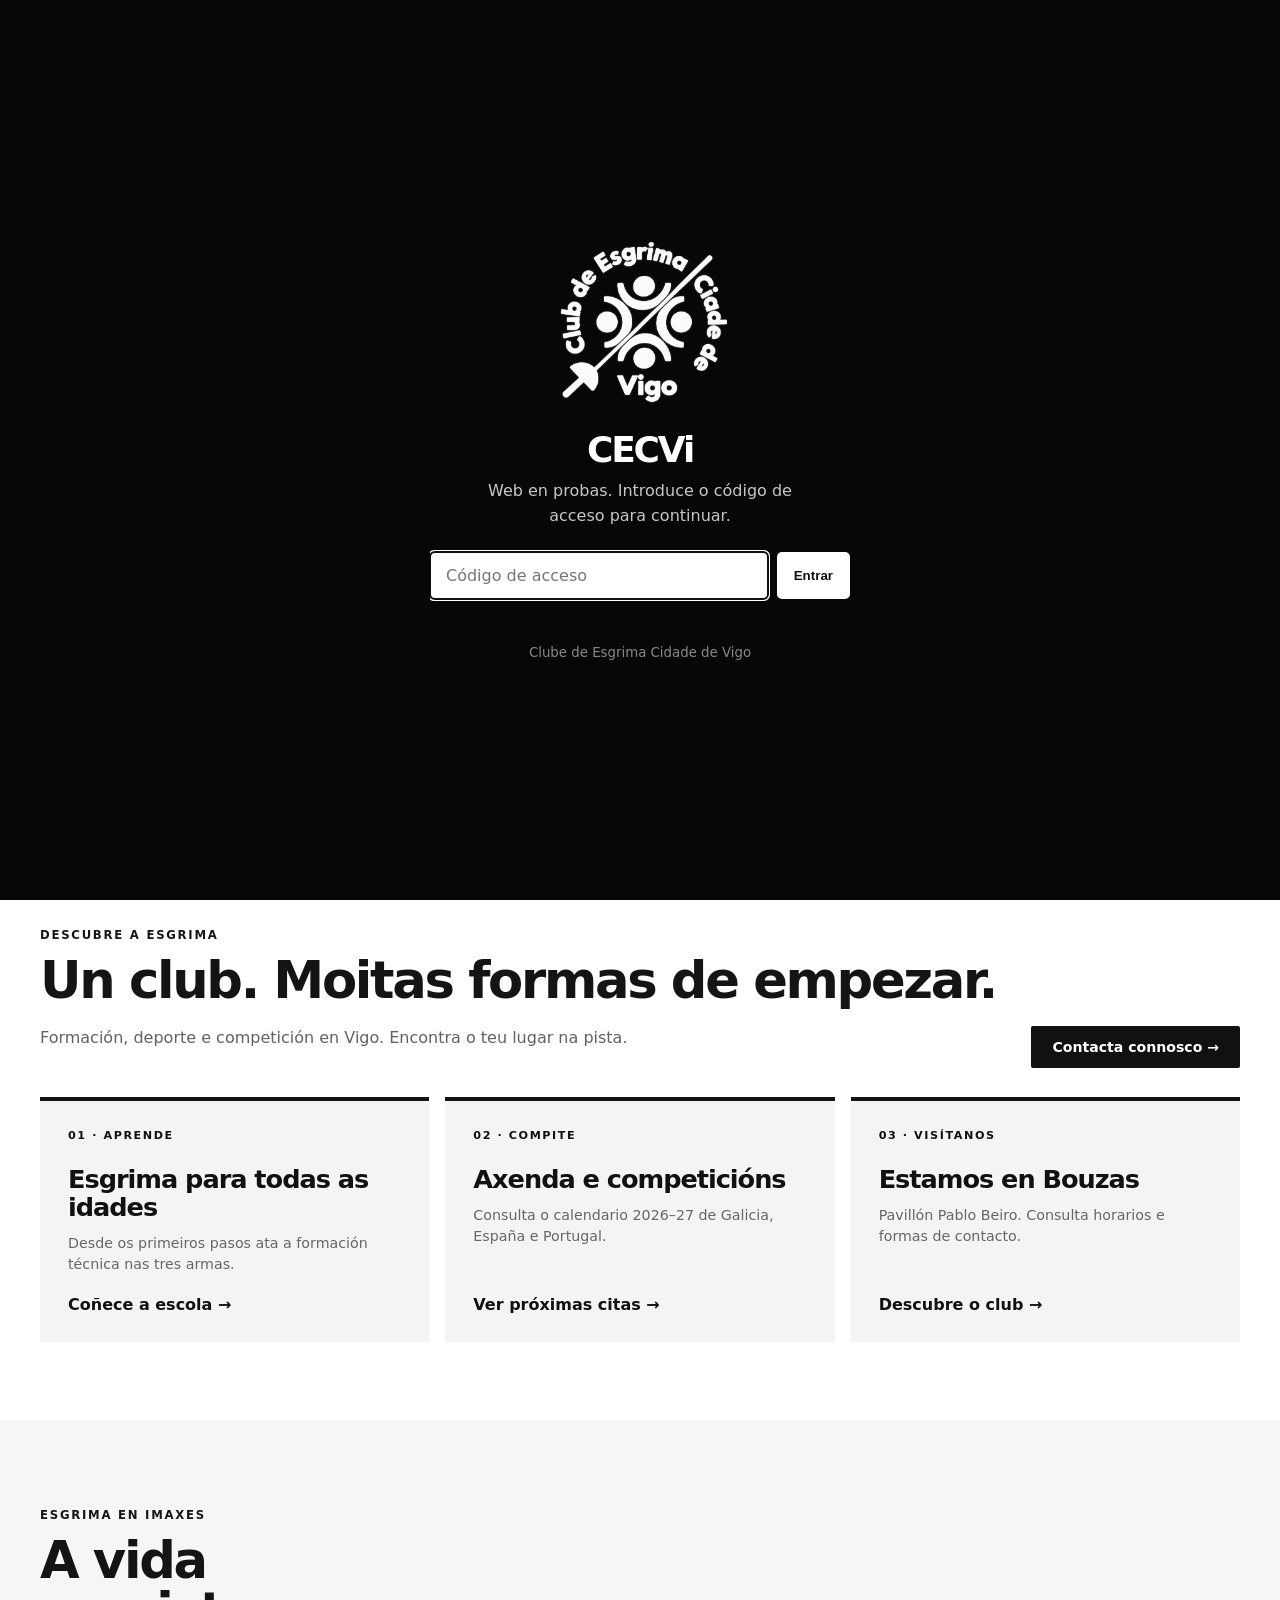
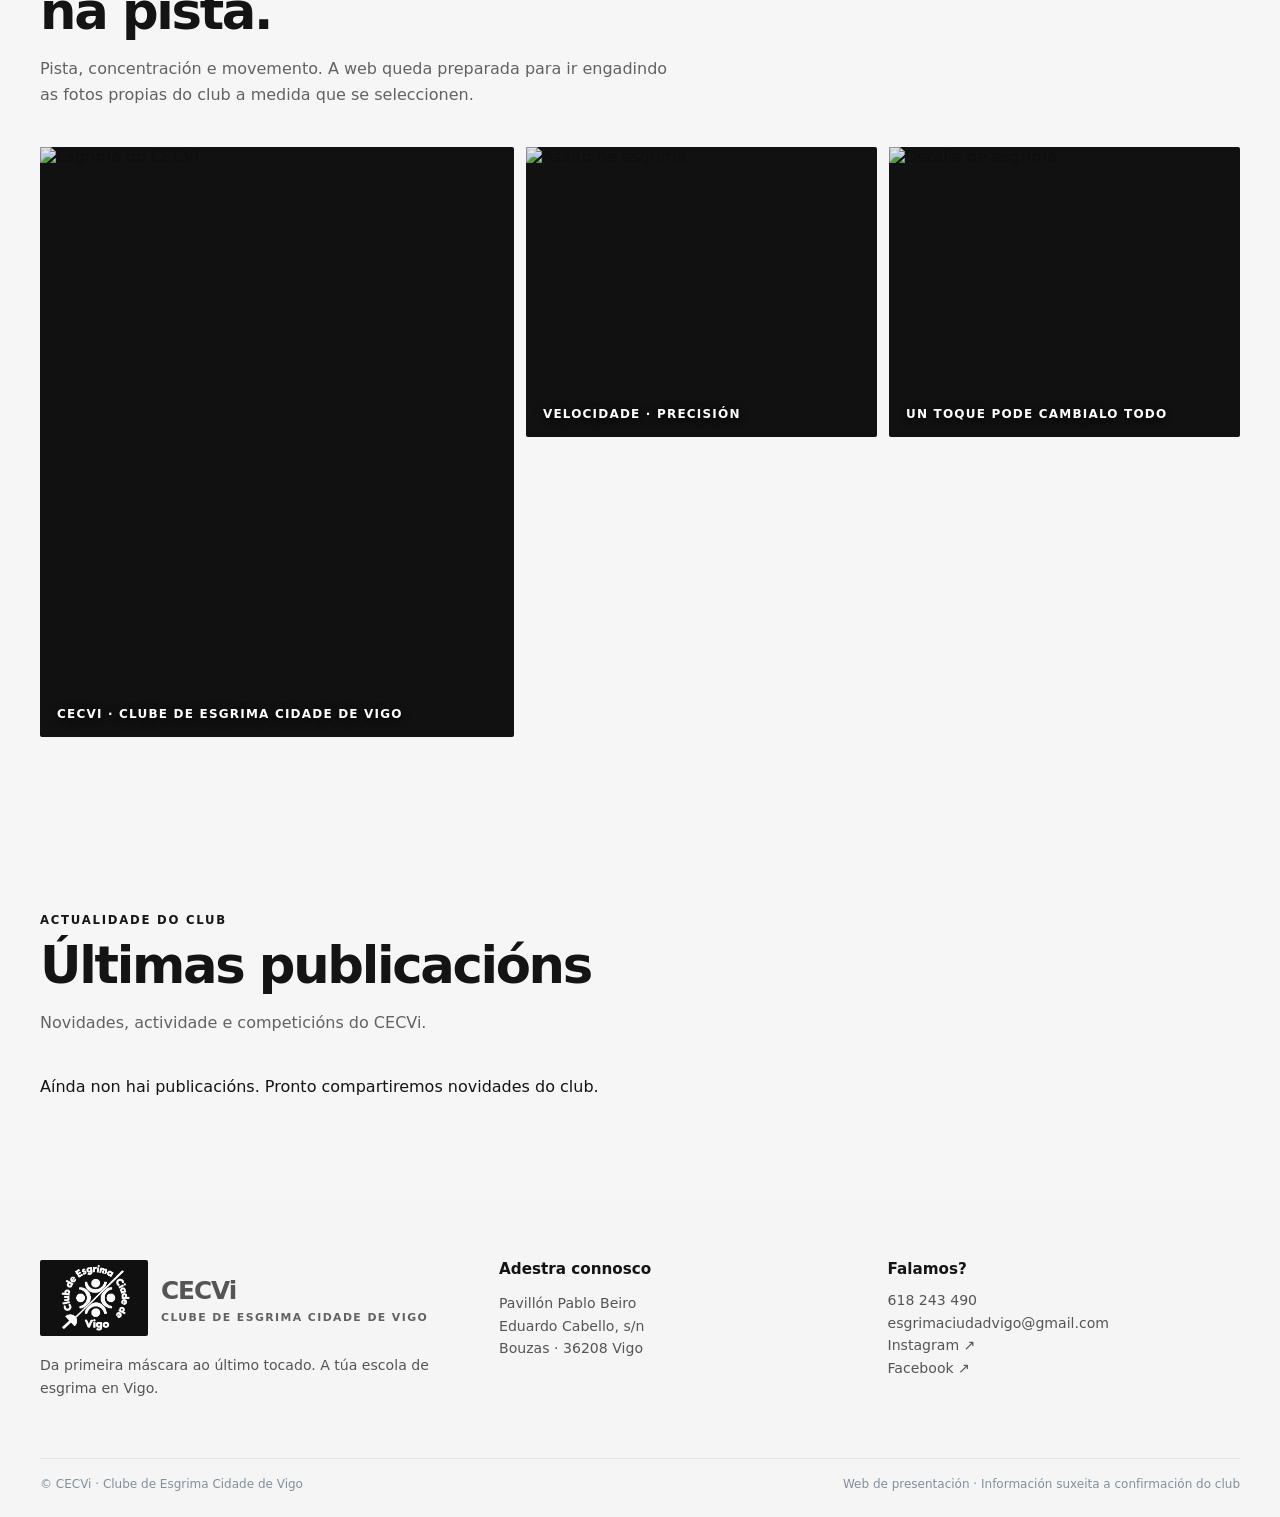
==== index.html @ 9a7a0eb0 "Add Admin button to homepage navigation" ====
<!doctype html>
<html lang="gl">
<head>
  <meta charset="utf-8">
  <meta name="viewport" content="width=device-width, initial-scale=1">
  <meta name="description" content="CECVi — Clube de Esgrima Cidade de Vigo. Esgrima para todas as idades en Bouzas.">
  <title>CECVi · Clube de Esgrima Cidade de Vigo</title>
  <link rel="preconnect" href="https://images.unsplash.com">
  <style>
    :root{--ink:#080808;--paper:#f5f5f3;--red:#111;--warm:#fff;--slate:#626262;--line:#d7d7d3;--white:#fff}
    *{box-sizing:border-box}.access{position:fixed;z-index:50;inset:0;background:#070707;color:#fff;display:grid;place-items:center;padding:22px}.access[hidden]{display:none}.access-box{width:min(420px,100%);text-align:center}.access .mark{margin:0 auto 25px;width:64px;height:64px;font-size:1.55rem;box-shadow:7px 7px 0 #aaa}.access h1{font-size:2.25rem;letter-spacing:-.06em;margin:0 0 9px}.access p{line-height:1.55;color:#c7c7c7;margin:0 auto 24px;max-width:340px}.access form{display:flex;gap:9px}.access input{min-width:0;flex:1;padding:14px 16px;background:#fff;border:0;border-radius:5px;font:inherit;color:#111}.access button{border:0;border-radius:5px;background:#fff;color:#111;padding:0 17px;font-weight:900;cursor:pointer}.access small{display:block;margin-top:17px;color:#888}.access-error{height:19px;margin:10px 0 0;color:#fff;font-size:.85rem;font-weight:700}html{scroll-behavior:smooth}body{margin:0;background:var(--paper);color:var(--ink);font-family:Inter,ui-sans-serif,system-ui,-apple-system,BlinkMacSystemFont,"Segoe UI",sans-serif}.wrap{width:min(1160px,calc(100% - 40px));margin:auto}
    .top{background:var(--ink);color:white;font-size:.78rem;letter-spacing:.07em}.top .wrap{display:flex;justify-content:space-between;padding:10px 0}.top a{color:white;text-decoration:none}
    nav{height:82px;display:flex;align-items:center;justify-content:space-between}.brand{display:flex;align-items:center;gap:13px;text-decoration:none;color:var(--ink)}.mark{width:43px;height:43px;border-radius:50%;background:var(--red);color:#fff;display:grid;place-items:center;font-weight:900;letter-spacing:-.08em;box-shadow:5px 5px 0 #a9a9a5}.brand b{font-size:1.18rem}.brand small{display:block;font-size:.66rem;font-weight:750;letter-spacing:.13em;text-transform:uppercase;color:var(--slate)}.links{display:flex;align-items:center;gap:26px}.links a{font-size:.88rem;font-weight:700;color:var(--ink);text-decoration:none}.button{display:inline-flex;align-items:center;justify-content:center;border:0;border-radius:999px;background:var(--red);color:#fff;padding:13px 21px;text-decoration:none;font-weight:800;font-size:.88rem;cursor:pointer}.links a.button{color:#fff}.links a.button.ghost{background:transparent;color:var(--ink);border:1.5px solid var(--ink)}
    .hero{background:var(--ink);color:#fff;min-height:600px;position:relative;overflow:hidden}.hero:after{content:"";position:absolute;inset:0;background:linear-gradient(90deg,#08111f 10%,rgba(8,17,31,.76) 47%,rgba(8,17,31,.1)),linear-gradient(0deg,rgba(8,17,31,.9),transparent 45%);z-index:0}.hero img{position:absolute;inset:0;width:100%;height:100%;object-fit:cover;object-position:center;opacity:.8;filter:contrast(1.05)}.hero .wrap{height:600px;display:flex;align-items:end;position:relative;z-index:1;padding-bottom:73px}.hero-text{max-width:670px}.eyebrow{font-size:.75rem;letter-spacing:.18em;text-transform:uppercase;font-weight:900;color:var(--warm);margin-bottom:15px}.hero h1{font-size:clamp(3.1rem,8vw,6.35rem);line-height:.89;letter-spacing:-.075em;margin:0}.hero p{max-width:490px;font-size:1.08rem;line-height:1.55;margin:25px 0 29px;color:#edf2f6}.actions{display:flex;gap:12px;flex-wrap:wrap}
    .strip{background:#111;color:#fff}.strip .wrap{display:flex;justify-content:space-between;gap:30px;padding:20px 0;font-weight:800}.strip span{font-size:.88rem}.strip b{color:#fff}
    section{padding:94px 0}.kicker{font-size:.73rem;font-weight:900;letter-spacing:.18em;color:var(--red);text-transform:uppercase}.title{font-size:clamp(2.15rem,4vw,3.65rem);line-height:1;letter-spacing:-.06em;margin:13px 0 19px}.lead{color:#526171;max-width:640px;line-height:1.65}.cards{display:grid;grid-template-columns:repeat(3,1fr);gap:16px;margin-top:42px}.card{background:#fff;border:1px solid #e7eaed;padding:27px;min-height:225px;border-radius:7px;transition:.2s}.card:hover{transform:translateY(-4px);box-shadow:0 17px 30px #0b17251b}.num{font-size:.75rem;color:var(--red);font-weight:900;letter-spacing:.1em}.card h3{font-size:1.38rem;letter-spacing:-.04em;margin:24px 0 11px}.card p{font-size:.93rem;line-height:1.55;color:#5e6b79}.card a{font-size:.85rem;font-weight:850;color:var(--ink);text-decoration:none}.info{background:#e9edf0}.info-grid{display:grid;grid-template-columns:1.12fr .88fr;gap:65px;align-items:center}.detail{display:grid;grid-template-columns:120px 1fr;border-top:1px solid #c9d1d8;padding:20px 0}.detail b{font-size:.77rem;color:var(--red);letter-spacing:.12em;text-transform:uppercase}.detail span{line-height:1.55;font-weight:600}.quote{background:var(--ink);color:#fff;padding:40px;border-radius:8px;position:relative}.quote:before{content:"⌁";position:absolute;right:28px;top:5px;font-size:5rem;color:var(--red);font-family:Georgia}.quote p{font-size:1.55rem;line-height:1.23;letter-spacing:-.045em;margin:0 0 25px}.quote small{font-weight:750;letter-spacing:.08em;color:var(--warm);text-transform:uppercase}.season{padding:0;background:#fff}.season-card{margin:-1px auto 0;display:grid;grid-template-columns:1.05fr .95fr;min-height:440px;overflow:hidden;background:#111;color:#fff}.season-card img{width:100%;height:100%;object-fit:cover;min-height:340px}.season-copy{padding:58px;display:flex;flex-direction:column;justify-content:center}.season-copy .kicker{color:#fff}.season-copy h2{font-size:clamp(2rem,4vw,3.5rem);line-height:.98;letter-spacing:-.06em;margin:13px 0}.season-copy p{color:#c9c9c9;line-height:1.55;max-width:430px}.season-dates{display:flex;gap:25px;margin-top:20px;flex-wrap:wrap}.season-dates b{font-size:1.5rem;letter-spacing:-.05em;display:block}.season-dates span{font-size:.74rem;letter-spacing:.1em;text-transform:uppercase;color:#aaa;font-weight:800}.agenda{background:var(--ink);color:#fff}.agenda .kicker{color:var(--warm)}.agenda .lead{color:#bac4cc}.event-list{margin-top:38px;border-top:1px solid #3a4652}.event{display:grid;grid-template-columns:120px 1fr auto;align-items:center;gap:26px;border-bottom:1px solid #3a4652;padding:26px 0}.date{font-weight:900;color:var(--warm);font-size:.9rem}.event h3{margin:0 0 6px;font-size:1.28rem}.event p{margin:0;color:#b6c0c8;font-size:.9rem}.event a{color:#fff;text-decoration:none;font-weight:800;font-size:.84rem;border-bottom:2px solid var(--red);padding-bottom:4px}
    .gallery{display:grid;grid-template-columns:1.35fr 1fr 1fr;gap:14px;margin-top:38px}.gallery figure{margin:0;position:relative;overflow:hidden;background:#111;min-height:290px;border-radius:7px}.gallery figure:first-child{grid-row:span 2;min-height:590px}.gallery img{width:100%;height:100%;object-fit:cover;position:absolute;inset:0;filter:contrast(1.05);opacity:.9;transition:.35s}.gallery figure:hover img{transform:scale(1.04);opacity:1}.gallery figcaption{position:absolute;left:17px;bottom:16px;right:17px;color:#fff;font-size:.75rem;letter-spacing:.1em;text-transform:uppercase;font-weight:900;text-shadow:0 2px 8px #000}.policies{display:grid;grid-template-columns:1fr 1fr;gap:15px;margin-top:36px}.policy{background:#fff;border:1px solid var(--line);padding:22px;display:flex;justify-content:space-between;align-items:center;gap:12px}.policy h3{font-size:1.08rem;margin:0 0 5px}.policy p{font-size:.84rem;margin:0;color:#687586}.policy button{border:0;background:transparent;font-weight:900;color:var(--red);cursor:pointer;font-size:1.25rem}
    footer{background:#fff;padding:60px 0 26px}.foot{display:grid;grid-template-columns:1.2fr 1fr 1fr;gap:36px}.foot h3{margin:0 0 11px;font-size:.95rem}.foot p,.foot a{font-size:.88rem;color:#5e6b79;line-height:1.6;text-decoration:none;display:block}.legal{border-top:1px solid var(--line);margin-top:45px;padding-top:18px;font-size:.75rem;color:#82909b;display:flex;justify-content:space-between}
    dialog{border:0;border-radius:12px;padding:0;box-shadow:0 25px 70px #0008;width:min(650px,calc(100% - 32px));max-height:80vh}dialog::backdrop{background:#06111abf}.modal{padding:30px}.modal header{display:flex;justify-content:space-between;gap:20px;border-bottom:1px solid var(--line);padding-bottom:15px}.modal h2{font-size:1.6rem;letter-spacing:-.05em;margin:0}.close{border:0;background:#edf0f2;width:32px;height:32px;border-radius:50%;cursor:pointer;font-size:1.1rem}.modal .content{padding-top:16px;color:#465463;line-height:1.55}.modal .content h3{color:var(--ink);font-size:1rem;margin:18px 0 6px}.modal .content ul{padding-left:20px}
    @media(max-width:720px){.gallery{grid-template-columns:1fr}.gallery figure,.gallery figure:first-child{min-height:285px}.season-card{grid-template-columns:1fr}.season-copy{padding:40px}.top .wrap{justify-content:center}.top span:last-child{display:none}.links{display:none}nav{height:68px}.hero,.hero .wrap{min-height:530px;height:530px}.hero .wrap{padding-bottom:45px}.strip .wrap{display:block}.strip span{display:block;margin:4px 0}.cards,.policies,.foot,.info-grid{grid-template-columns:1fr}.event{grid-template-columns:80px 1fr}.event a{grid-column:2}.detail{grid-template-columns:94px 1fr}.quote{margin-top:-30px}.legal{display:block}.legal span{display:block;margin:6px 0}section{padding:65px 0}}
  .club-logo{display:block;width:100%;height:100%;object-fit:contain}.logo-badge{display:flex;align-items:center;justify-content:center;flex:none;width:88px;height:65px;padding:5px;background:#080808;border-radius:6px}.access .login-logo{width:240px;height:165px;max-width:80vw;margin:0 auto 24px;object-fit:contain}.foot a.brand{display:flex;align-items:center;gap:13px}.access-box{max-height:100dvh;overflow:auto;padding:18px 0}@media(max-width:720px){.logo-badge{width:68px;height:50px}.brand small{font-size:.58rem;letter-spacing:.07em}.access .login-logo{width:210px;height:145px}}
    /* Portada adaptable: evita que los CTA queden ocultos en teléfonos. */
    @media (max-width:720px){
      .hero{height:auto;min-height:0;padding:0;overflow:hidden}
      .hero .wrap{height:auto;min-height:0;align-items:flex-end;padding-top:90px;padding-bottom:42px}
      .hero-text{width:100%;min-width:0}
      .hero h1{font-size:clamp(2.6rem,10vw,4.3rem);line-height:1.02;letter-spacing:-.055em}
      .hero p{font-size:1rem;line-height:1.5;margin:22px 0 26px}
      .hero .actions{display:grid;grid-template-columns:1fr 1fr;gap:10px}
      .hero .actions .button{min-width:0;min-height:48px;padding:12px 10px;text-align:center;font-size:.82rem;line-height:1.25}
      .strip .wrap{padding:22px 0}
    }
    @media (max-width:390px){
      .hero .actions{grid-template-columns:1fr}
      .hero .wrap{padding-top:75px;padding-bottom:34px}
    }
 
    /* Redeseño editorial inspirado na estrutura visual de clubs de esgrima. */
    :root{--paper:#fff;--ink:#141414;--red:#161616;--slate:#626262;--line:#e4e4e4}
    body{background:#fff} .wrap{width:min(1200px,calc(100% - 48px))}
    .top{background:#111;letter-spacing:.04em}.top .wrap{padding:9px 0}
    header.wrap{position:relative;z-index:10}nav{height:104px}
    .brand{gap:15px}.logo-badge{width:108px;height:76px;background:#101010;border-radius:2px;padding:5px}
    .brand b{font-size:1.55rem;letter-spacing:-.045em}.brand small{font-size:.68rem;line-height:1.45}
    .links{gap:30px}.links a:not(.button){position:relative}.links a:not(.button):hover:after{content:"";height:2px;position:absolute;bottom:-9px;left:0;right:0;background:#111}
    .links .button{border-radius:3px;padding:13px 18px;text-transform:uppercase;letter-spacing:.05em;font-size:.76rem}
    .hero{min-height:650px;padding:0}.hero .wrap{height:650px;align-items:center;padding-bottom:0}
    .hero img{opacity:1;object-position:center 35%}.hero:after{background:linear-gradient(90deg,rgba(0,0,0,.82),rgba(0,0,0,.34) 58%,rgba(0,0,0,.10)),linear-gradient(0deg,rgba(0,0,0,.35),transparent 70%)}
    .hero-text{max-width:780px}.hero h1{font-size:clamp(3.45rem,7vw,6.5rem);line-height:.99;letter-spacing:-.065em}.hero p{color:#fff;font-size:1.16rem}
    .eyebrow{color:#fff}.hero .button{border-radius:3px;background:#fff;color:#111}.hero .button.ghost{background:rgba(0,0,0,.15);color:#fff;border:1px solid #fff}
    .strip{background:#f2f2f2;color:#151515;border-bottom:1px solid #e6e6e6}.strip b{color:#111}.strip .wrap{padding:23px 0}
    section{padding:88px 0}.title{letter-spacing:-.045em}.kicker{letter-spacing:.15em}.lead{color:#626262}
    .cards{gap:23px}.card{border:1px solid #e4e4e4;border-radius:2px;padding:34px;box-shadow:0 3px 22px #00000008}.card:hover{box-shadow:0 12px 35px #00000013}
    .card .num{font-size:.73rem}.card h3{font-size:1.55rem}.card p{color:#636363}
    .visuals{background:#f6f6f6}.gallery{gap:12px}.gallery figure{border-radius:2px}
    .info{background:#f7f7f7}.detail{border-color:#ddd}.quote{border-radius:2px}
    .agenda{background:#181818}.agenda .lead{color:#ccc}
    footer{background:#f5f5f5}.foot p,.foot a{color:#555}
    .section-head{display:flex;justify-content:space-between;align-items:end;gap:25px}.section-head .button{flex:none;background:#111;border-radius:2px}
    .spotlight{padding:78px 0;background:#fff}.spotlight-grid{display:grid;grid-template-columns:repeat(3,minmax(0,1fr));gap:16px;margin-top:29px}
    .spotlight-card{display:flex;flex-direction:column;min-height:220px;padding:28px;background:#f4f4f4;border-top:4px solid #141414;color:#111;text-decoration:none;transition:transform .2s,background .2s}
    .spotlight-card:hover{transform:translateY(-4px);background:#ececec}.spotlight-card small{letter-spacing:.14em;text-transform:uppercase;font-size:.7rem;font-weight:800}
    .spotlight-card strong{font-size:1.6rem;line-height:1.1;letter-spacing:-.04em;margin:23px 0 12px}.spotlight-card span{line-height:1.5;color:#666;font-size:.89rem}.spotlight-card em{margin-top:auto;padding-top:19px;font-style:normal;font-weight:800}
    .menu-toggle{display:none;background:#111;color:#fff;border:0;padding:11px 15px;border-radius:3px;font-weight:800;cursor:pointer}
    @media(max-width:850px){nav{height:83px}.menu-toggle{display:block}.links{display:none;position:absolute;top:83px;left:0;right:0;z-index:30;background:#fff;padding:18px 22px;box-shadow:0 14px 24px #0002;flex-direction:column;align-items:stretch;gap:0}.links.is-open{display:flex}.links a{padding:13px 0}.links a.button{margin-top:10px;text-align:center}.spotlight-grid{grid-template-columns:1fr}.spotlight-card{min-height:170px}.spotlight-card strong{margin:14px 0 7px}.section-head{align-items:start;flex-direction:column}}
    @media(max-width:720px){.wrap{width:min(100% - 30px,1200px)}.logo-badge{width:70px;height:52px}.brand b{font-size:1.25rem}.brand small{max-width:170px}.hero .wrap{min-height:590px;height:auto;align-items:end;padding-top:125px;padding-bottom:55px}.hero{min-height:590px}.hero h1{font-size:clamp(2.85rem,10vw,4.2rem)}.hero p{font-size:1rem}.hero:after{background:linear-gradient(0deg,rgba(0,0,0,.91),rgba(0,0,0,.35) 82%)}.spotlight{padding:60px 0}.strip .wrap{padding:18px 0}.info-grid{gap:35px}.quote{margin:0}.gallery figure:first-child{min-height:340px}}
    @media(prefers-reduced-motion:reduce){*,*:before,*:after{scroll-behavior:auto!important;transition:none!important}}

 
.hero .hero-slide{opacity:0;transition:opacity .85s ease;filter:contrast(1.05);pointer-events:none}.hero .hero-slide.active{opacity:1}.hero-controls{position:absolute;z-index:5;right:max(24px,calc((100% - 1200px)/2));bottom:32px;display:flex;align-items:center;gap:16px}.hero-controls>button{border:1px solid #fff9;background:#0006;color:#fff;width:40px;height:40px;cursor:pointer;border-radius:50%;font-size:1.7rem;line-height:1}.hero-dots{display:flex;gap:9px}.hero-dots button{width:10px;height:10px;padding:0;border:1px solid #fff;background:transparent;border-radius:50%;cursor:pointer}.hero-dots button.active{background:#fff}.hero-controls button:focus-visible{outline:3px solid #fff;outline-offset:3px}@media(max-width:720px){.hero-controls{bottom:12px;right:16px}.hero-controls>button{height:36px;width:36px}.hero .wrap{padding-bottom:78px}}@media(prefers-reduced-motion:reduce){.hero .hero-slide{transition:none}}
 .news-section{background:#f6f6f6}.news-grid{display:grid;grid-template-columns:repeat(auto-fit,minmax(240px,1fr));gap:20px;margin-top:25px}.news-card{background:#fff;border:1px solid #ddd;overflow:hidden}.news-card img{width:100%;height:220px;object-fit:cover;display:block}.news-card .copy{padding:24px}.news-card time{font-size:.8rem;color:#666}.news-card h3{font-size:1.4rem;margin:10px 0}.news-card p{line-height:1.55;white-space:pre-line;color:#555}.links .admin-link{border:1px solid #888;border-radius:3px;padding:10px 13px;font-size:.8rem;color:#444}.links .admin-link:hover{background:#111;color:#fff}@media(max-width:850px){.links .admin-link{display:block;text-align:center;margin-top:8px}}.admin-link{border:1px solid #999;border-radius:3px;padding:10px 13px;font-size:.8rem}.links .admin-link{color:#444}@media(max-width:850px){.links .admin-link{text-align:center;margin-top:8px}}</style>
<link rel="stylesheet" href="calendar.css?v=3">
</head>
<body>
  <div class="access" id="access" role="dialog" aria-modal="true" aria-labelledby="access-title">
    <div class="access-box"><img class="club-logo login-logo" src="assets/logo2.png" alt="Club de Esgrima Ciudad de Vigo" width="1536" height="1024"><h1 id="access-title">CECVi</h1><p>Web en probas. Introduce o código de acceso para continuar.</p><form id="access-form"><input id="access-password" type="password" autocomplete="current-password" placeholder="Código de acceso" aria-label="Código de acceso" autofocus><button type="submit">Entrar</button></form><div class="access-error" id="access-error" aria-live="polite"></div><small>Clube de Esgrima Cidade de Vigo</small></div>
  </div>
  <div class="top"><div class="wrap"><span>ESGRIMA · FORMACIÓN · COMPETICIÓN</span><span><a href="mailto:esgrimaciudadvigo@gmail.com">esgrimaciudadvigo@gmail.com</a> · 618 243 490</span></div></div>
  <header class="wrap"><nav><a class="brand" href="#"><span class="logo-badge"><img class="club-logo" src="assets/logo2.png" alt="Logo CECVi" width="1536" height="1024"></span><span><b>CECVi</b><small>Clube de Esgrima Cidade de Vigo</small></span></a><button class="menu-toggle" id="menu-toggle" type="button" aria-expanded="false" aria-controls="nav-links">Menú ☰</button><div class="links" id="nav-links"><a href="index.html">Inicio</a><a href="club.html">O club</a><a href="escola.html">A escola</a><a href="agenda.html">Axenda</a><a href="normativa.html">Normativa</a><a href="contacto.html" class="button">Contacto</a><a href="admin/" class="admin-link" aria-label="Administración">Admin</a></div></nav></header>
  <main>
    <section class="hero" aria-label="Galería principal"><div class="hero-slides" aria-hidden="true"><img class="hero-slide active" src="https://www.paxinasgalegas.es/imagenes/clube-de-esgrima-cidade-de-vigo_img600496t0.jpg" alt="" fetchpriority="high"><img class="hero-slide" src="https://images.unsplash.com/photo-1636812028800-a0bfb6b4f0d9?auto=format&amp;fit=crop&amp;w=1920&amp;q=85" alt="" loading="lazy"><img class="hero-slide" src="assets/pretempada-2026-27.jpeg" alt="" loading="lazy"></div><div class="wrap"><div class="hero-text"><div class="eyebrow">Desde Vigo, cara á pista</div><h1>Fai do teu<br>próximo toque<br>un comezo.</h1><p>Esgrima para medrar, competir e compartir. Florete, espada e sabre no corazón de Bouzas.</p><div class="actions"><a class="button" href="contacto.html">Comezar en CECVi</a><a class="button ghost" href="agenda.html">Ver actividade</a></div></div></div><div class="hero-controls" aria-label="Controis do carrusel"><button type="button" id="hero-prev" aria-label="Foto anterior">‹</button><div class="hero-dots"><button type="button" class="active" aria-label="Ver foto 1" aria-current="true"></button><button type="button" aria-label="Ver foto 2"></button><button type="button" aria-label="Ver foto 3"></button></div><button type="button" id="hero-next" aria-label="Foto seguinte">›</button></div></section>
    <div class="strip"><div class="wrap"><span><b>+25 anos</b> de esgrima en Vigo</span><span>Desde os 6 anos · todas as idades</span><span>Pavillón Pablo Beiro · Bouzas</span></div></div>
<section class="spotlight" aria-label="Descubre o CECVi"><div class="wrap"><div class="section-head"><div><div class="kicker">Descubre a esgrima</div><h2 class="title">Un club. Moitas formas de empezar.</h2><p class="lead">Formación, deporte e competición en Vigo. Encontra o teu lugar na pista.</p></div><a href="contacto.html" class="button">Contacta connosco →</a></div><div class="spotlight-grid"><a class="spotlight-card" href="escola.html"><small>01 · Aprende</small><strong>Esgrima para todas as idades</strong><span>Desde os primeiros pasos ata a formación técnica nas tres armas.</span><em>Coñece a escola →</em></a><a class="spotlight-card" href="agenda.html"><small>02 · Compite</small><strong>Axenda e competicións</strong><span>Consulta o calendario 2026–27 de Galicia, España e Portugal.</span><em>Ver próximas citas →</em></a><a class="spotlight-card" href="club.html"><small>03 · Visítanos</small><strong>Estamos en Bouzas</strong><span>Pavillón Pablo Beiro. Consulta horarios e formas de contacto.</span><em>Descubre o club →</em></a></div></div></section>
    <section class="visuals"><div class="wrap"><div class="kicker">Esgrima en imaxes</div><h2 class="title">A vida<br>na pista.</h2><p class="lead">Pista, concentración e movemento. A web queda preparada para ir engadindo as fotos propias do club a medida que se seleccionen.</p><div class="gallery"><figure><img src="https://www.paxinasgalegas.es/imagenes/clube-de-esgrima-cidade-de-vigo_img600496t0.jpg" alt="Esgrima do CECVi"><figcaption>CECVi · Clube de Esgrima Cidade de Vigo</figcaption></figure><figure><img src="https://images.unsplash.com/photo-1636812028800-a0bfb6b4f0d9?auto=format&fit=crop&fm=jpg&ixlib=rb-4.1.0&q=84&w=1200" alt="Asalto de esgrima"><figcaption>Velocidade · precisión</figcaption></figure><figure><img src="https://images.unsplash.com/photo-1636812028800-a0bfb6b4f0d9?auto=format&fit=crop&fm=jpg&ixlib=rb-4.1.0&q=84&w=1200&crop=entropy" alt="Detalle de esgrima"><figcaption>Un toque pode cambialo todo</figcaption></figure></div></div></section>
    <section id="noticias" class="news-section"><div class="wrap"><div class="kicker">Actualidade do club</div><h2 class="title">Últimas publicacións</h2><p class="lead">Novidades, actividade e competicións do CECVi.</p><div id="news-list" class="news-grid"><p>Cargando publicacións…</p></div></div></section>
  </main>
  <footer id="contacto"><div class="wrap"><div class="foot"><div><a class="brand" href="#"><span class="logo-badge"><img class="club-logo" src="assets/logo2.png" alt="Logo CECVi" width="1536" height="1024"></span><span><b>CECVi</b><small>Clube de Esgrima Cidade de Vigo</small></span></a><p style="margin-top:18px">Da primeira máscara ao último tocado. A túa escola de esgrima en Vigo.</p></div><div><h3>Adestra connosco</h3><p>Pavillón Pablo Beiro<br>Eduardo Cabello, s/n<br>Bouzas · 36208 Vigo</p></div><div><h3>Falamos?</h3><a href="tel:+34618243490">618 243 490</a><a href="mailto:esgrimaciudadvigo@gmail.com">esgrimaciudadvigo@gmail.com</a><a href="https://www.instagram.com/esgrimacidadevigo/" target="_blank" rel="noreferrer">Instagram ↗</a><a href="https://www.facebook.com/clube-de-esgrima-cidade-de-vigo" target="_blank" rel="noreferrer">Facebook ↗</a></div></div><div class="legal"><span>© CECVi · Clube de Esgrima Cidade de Vigo</span><span>Web de presentación · Información suxeita a confirmación do club</span></div></div></footer>
  <dialog id="modal"><div class="modal"><header><h2 id="modal-title">Información</h2><button class="close" aria-label="Pechar">×</button></header><div class="content" id="modal-content"></div></div></dialog>
  <script>
    const access=document.querySelector('#access'), accessForm=document.querySelector('#access-form'), accessPassword=document.querySelector('#access-password'), accessError=document.querySelector('#access-error');
    const unlock=()=>{access.hidden=true;sessionStorage.setItem('cecvi-access','ok')};
    if(sessionStorage.getItem('cecvi-access')==='ok') unlock();
    accessForm.addEventListener('submit',e=>{e.preventDefault();if(accessPassword.value==='pinto'){unlock()}else{accessError.textContent='Código incorrecto';accessPassword.value='';accessPassword.focus()}});
    const menuToggle=document.querySelector('#menu-toggle'),navLinks=document.querySelector('#nav-links');menuToggle.addEventListener('click',()=>{const open=navLinks.classList.toggle('is-open');menuToggle.setAttribute('aria-expanded',String(open));});navLinks.querySelectorAll('a').forEach(a=>a.addEventListener('click',()=>{navLinks.classList.remove('is-open');menuToggle.setAttribute('aria-expanded','false');}));

    (()=>{const slides=[...document.querySelectorAll('.hero-slide')],dots=[...document.querySelectorAll('.hero-dots button')];if(!slides.length)return;let current=0,timer;const show=i=>{current=(i+slides.length)%slides.length;slides.forEach((el,n)=>el.classList.toggle('active',n===current));dots.forEach((el,n)=>{el.classList.toggle('active',n===current);if(n===current)el.setAttribute('aria-current','true');else el.removeAttribute('aria-current')})};const stop=()=>clearInterval(timer);const start=()=>{stop();if(!window.matchMedia('(prefers-reduced-motion: reduce)').matches)timer=setInterval(()=>show(current+1),5500)};document.querySelector('#hero-prev').addEventListener('click',()=>{show(current-1);start()});document.querySelector('#hero-next').addEventListener('click',()=>{show(current+1);start()});dots.forEach((b,n)=>b.addEventListener('click',()=>{show(n);start()}));document.addEventListener('visibilitychange',()=>document.hidden?stop():start());start()})();
    const modal=document.querySelector('#modal'), title=document.querySelector('#modal-title'), content=document.querySelector('#modal-content');
    const details={fees:['Licenzas e mensualidades','<h3>Licenzas</h3><p>A licenza federativa é obrigatoria para adestrar e debe tramitarse antes do inicio dos adestramentos de setembro. A licenza RFEE é necesaria para competir en probas estatais.</p><h3>Mensualidades</h3><ul><li>Mini Sementeira (ata M9): 25 €/mes</li><li>Sementeira I (M11–M15): 30 €/mes</li><li>Sementeira II (M17–M20): 35 €/mes</li><li>A Fraga (absoluta): 40 €/mes · reducida: 30 €/mes</li></ul><p>O pago realízase antes do día 5. Consulta coa escola calquera cambio de modalidade.</p>'],gear:['Material en préstamo','<p>O club facilita o material necesario durante a iniciación. A medida que avanza a traxectoria, cada atleta vai incorporando o seu propio equipo.</p><h3>Resumo por etapas</h3><ul><li><b>Primeiros 6 meses:</b> equipamento do club; recoméndase ir adquirindo arma, fío de corpo e chaqueta eléctrica cando corresponda.</li><li><b>Desde 6 meses:</b> arma, fío e chaqueta eléctrica propios.</li><li><b>2ª tempada:</b> tamén repostos da arma principal e material da secundaria.</li><li><b>3ª–4ª tempada:</b> máscara, fío de máscara, branco e equipamento completo.</li></ul>'],travel:['Competición e desprazamentos','<p>O CECVi prevé acompañamento técnico nas probas oficiais cando se solicita.</p><ul><li><b>Probas galegas fóra de Vigo:</b> os participantes organizan co mestre o desprazamento de mestres e árbitros antes do luns da semana do torneo.</li><li><b>Probas individuais estatais/internacionais:</b> poden requirir cubrir desprazamento, aloxamento, manutención e cota de arbitraxe.</li><li><b>Liga por equipos RFEE:</b> o club asume habitualmente entre o 70 e o 90 % dos gastos conxuntos da delegación.</li></ul>'],fund:['Bolsa de competicións','<p>A bolsa busca facilitar a participación nas probas individuais, especialmente fóra de Galicia. Concédese por criterios de recursos e/ou rendemento, coa decisión final do corpo técnico.</p><h3>Financiamento</h3><p>Procede de axudas públicas dos atletas, patrocinio e eventualmente rifas. Nas axudas FGE, as achegas á bolsa aplícanse por tramos; as axudas de alto nivel superiores a 250 € achegan un 10 %.</p>']};
    document.querySelectorAll('[data-modal]').forEach(b=>b.addEventListener('click',()=>{const d=details[b.dataset.modal];title.textContent=d[0];content.innerHTML=d[1];modal.showModal()}));document.querySelector('.close').onclick=()=>modal.close();modal.addEventListener('click',e=>{if(e.target===modal)modal.close()});
  </script>

<script>
(async()=>{const box=document.querySelector('#news-list');if(!box)return;try{const res=await fetch('content/publicaciones.json',{cache:'no-cache'});if(!res.ok)throw new Error('HTTP '+res.status);const data=await res.json();const list=(data.publicaciones||[]).slice().sort((a,b)=>(b.fecha||'').localeCompare(a.fecha||''));if(!list.length){box.innerHTML='<p>Aínda non hai publicacións. Pronto compartiremos novidades do club.</p>';return;}box.replaceChildren();for(const post of list){const article=document.createElement('article');article.className='news-card';if(post.imagen){const img=document.createElement('img');img.loading='lazy';img.alt=post.titulo||'Fotografía do club';img.src=post.imagen.startsWith('/')?post.imagen.replace(/^\\/,''):post.imagen;article.append(img)}const copy=document.createElement('div');copy.className='copy';const time=document.createElement('time');time.textContent=post.fecha||'';const h=document.createElement('h3');h.textContent=post.titulo||'';const p=document.createElement('p');p.textContent=post.texto||'';copy.append(time,h,p);article.append(copy);box.append(article)}}catch(e){box.textContent='As publicacións non están dispoñibles neste momento.'}})();
</script></body>
</html>
---- calendar.css ----
.agenda-tools,.calendar-nav,.fixture-header{display:flex;gap:12px;align-items:center;flex-wrap:wrap;margin:22px 0}.calendar-nav{justify-content:space-between}.agenda-tools select,.calendar-nav button,#clear-day{padding:12px;border:1px solid #aaa;border-radius:6px;background:#fff;color:#111;font:inherit;cursor:pointer}.agenda-tools label{font-size:.85rem}.agenda-tools select{margin:5px}.calendar-week,.calendar-days{display:grid;grid-template-columns:repeat(7,minmax(0,1fr))}.calendar-week span{text-align:center;padding:12px;font-size:.8rem}.day{height:83px;background:#171717;color:#fff;border:1px solid #444;padding:10px;text-align:left;cursor:pointer;min-width:0}.day strong{display:block}.day span{display:block;font-size:.75rem;margin-top:10px;border-bottom:2px solid white;width:fit-content}.day.is-past{color:#aaa;background:#0b0b0b}.day.is-today{outline:2px solid #fff;outline-offset:-3px}.day.selected{background:#fff;color:#111}.day:hover{background:#444}.day.selected span{border-color:#111}.day.empty{background:#080808;cursor:default}.fixtures{display:grid;grid-template-columns:repeat(2,minmax(0,1fr));gap:16px}.fixture{padding:25px;background:#171717;border:1px solid #444;border-radius:8px}.fixture h3{font-size:1.3rem;line-height:1.2;margin:15px 0}.fixture p{line-height:1.6;color:#ccc;font-size:.9rem}.fixture a{color:#fff;text-underline-offset:4px}.fixture-date{font-size:.85rem;font-weight:800}.fixture-status{display:inline-block;font-size:.64rem;letter-spacing:.1em;border:1px solid #888;padding:5px 8px;margin-top:10px}.poster-grid{display:grid;grid-template-columns:repeat(2,minmax(0,1fr));gap:26px;margin:28px 0}.poster-grid figure{margin:0;background:#fff;color:#111;border-radius:8px;overflow:hidden}.poster-grid img{display:block;width:100%;height:430px;object-fit:contain;background:#efefef}.poster-grid figcaption{padding:20px;line-height:1.6}.poster-grid a{color:inherit}.poster-grid h3{margin:0}.calendar-note{padding:20px;border-left:3px solid #999;background:#1b1b1b;color:#ccc;font-size:.9rem;line-height:1.6}.archive{margin:38px 0;border-top:1px solid #555;padding-top:22px;line-height:1.65}.archive img{max-width:100%;height:auto;margin-top:20px}.archive summary{cursor:pointer;font-weight:800}#today-label{color:#ccc}.hero .button{background:#fff;color:#111}.hero .button.ghost{background:transparent;color:#fff;border:1px solid #fff}@media(max-width:720px){.fixtures,.poster-grid{grid-template-columns:1fr}.poster-grid img{height:auto}.day{height:65px;padding:6px}.day span{font-size:.65rem}.calendar-nav h3{font-size:1rem}}

/* Axenda compacta organizada en meses despregables. */
.fixtures{display:block}.month-events{border:1px solid #4b4b4b;border-radius:9px;margin:0 0 12px;overflow:hidden;background:#161616}.month-events>summary{display:flex;align-items:center;gap:14px;padding:19px 20px;cursor:pointer;list-style:none;min-height:64px}.month-events>summary::-webkit-details-marker{display:none}.month-title{font-size:1.12rem;font-weight:850;text-transform:capitalize;flex:1}.month-count{font-size:.8rem;color:#ccc;white-space:nowrap}.month-chevron{font-size:1.45rem;line-height:1;transition:transform .2s}.month-events[open] .month-chevron{transform:rotate(180deg)}.month-events>summary:hover{background:#262626}.month-fixtures{display:grid;grid-template-columns:repeat(2,minmax(0,1fr));gap:14px;padding:0 14px 14px}.month-fixtures .fixture{background:#202020}@media(max-width:720px){.month-fixtures{grid-template-columns:1fr;padding:0 10px 10px}.month-events>summary{padding:16px 14px}.month-title{font-size:1rem}.month-count{font-size:.75rem}.month-fixtures .fixture{padding:18px}}

/* Estilo visual dos grupos mensuais, sen marcadores do navegador. */
#fixtures details.month-events{display:block;border:1px solid #393939;background:#171717;border-radius:12px;margin:0 0 12px;overflow:hidden}
#fixtures details.month-events > summary{display:flex!important;align-items:center;gap:12px;list-style:none!important;list-style-type:none!important;padding:17px 18px;cursor:pointer;background:#1c1c1c;color:#fff}
#fixtures details.month-events > summary::marker{content:"";font-size:0}
#fixtures details.month-events > summary::-webkit-details-marker{display:none!important}
#fixtures .month-title{flex:1;min-width:0;font-size:1rem;font-weight:800;letter-spacing:.01em;text-transform:capitalize}
#fixtures .month-count{flex:none;font-size:.73rem;font-weight:700;color:#bbb;background:#303030;padding:6px 9px;border-radius:99px;white-space:nowrap}
#fixtures .month-chevron{flex:none;display:inline-flex;align-items:center;justify-content:center;width:26px;height:26px;font-size:1.35rem;transform:none;transition:transform .2s;color:#eee}
#fixtures details.month-events[open] .month-chevron{transform:rotate(180deg)}
#fixtures details.month-events[open] > summary{border-bottom:1px solid #353535;background:#252525}
#fixtures .month-fixtures{padding:14px;gap:12px}
@media(max-width:720px){#fixtures details.month-events > summary{padding:14px 12px;gap:7px}#fixtures .month-title{font-size:.96rem}#fixtures .month-count{font-size:.7rem;padding:5px 7px}#fixtures .month-fixtures{padding:10px}}
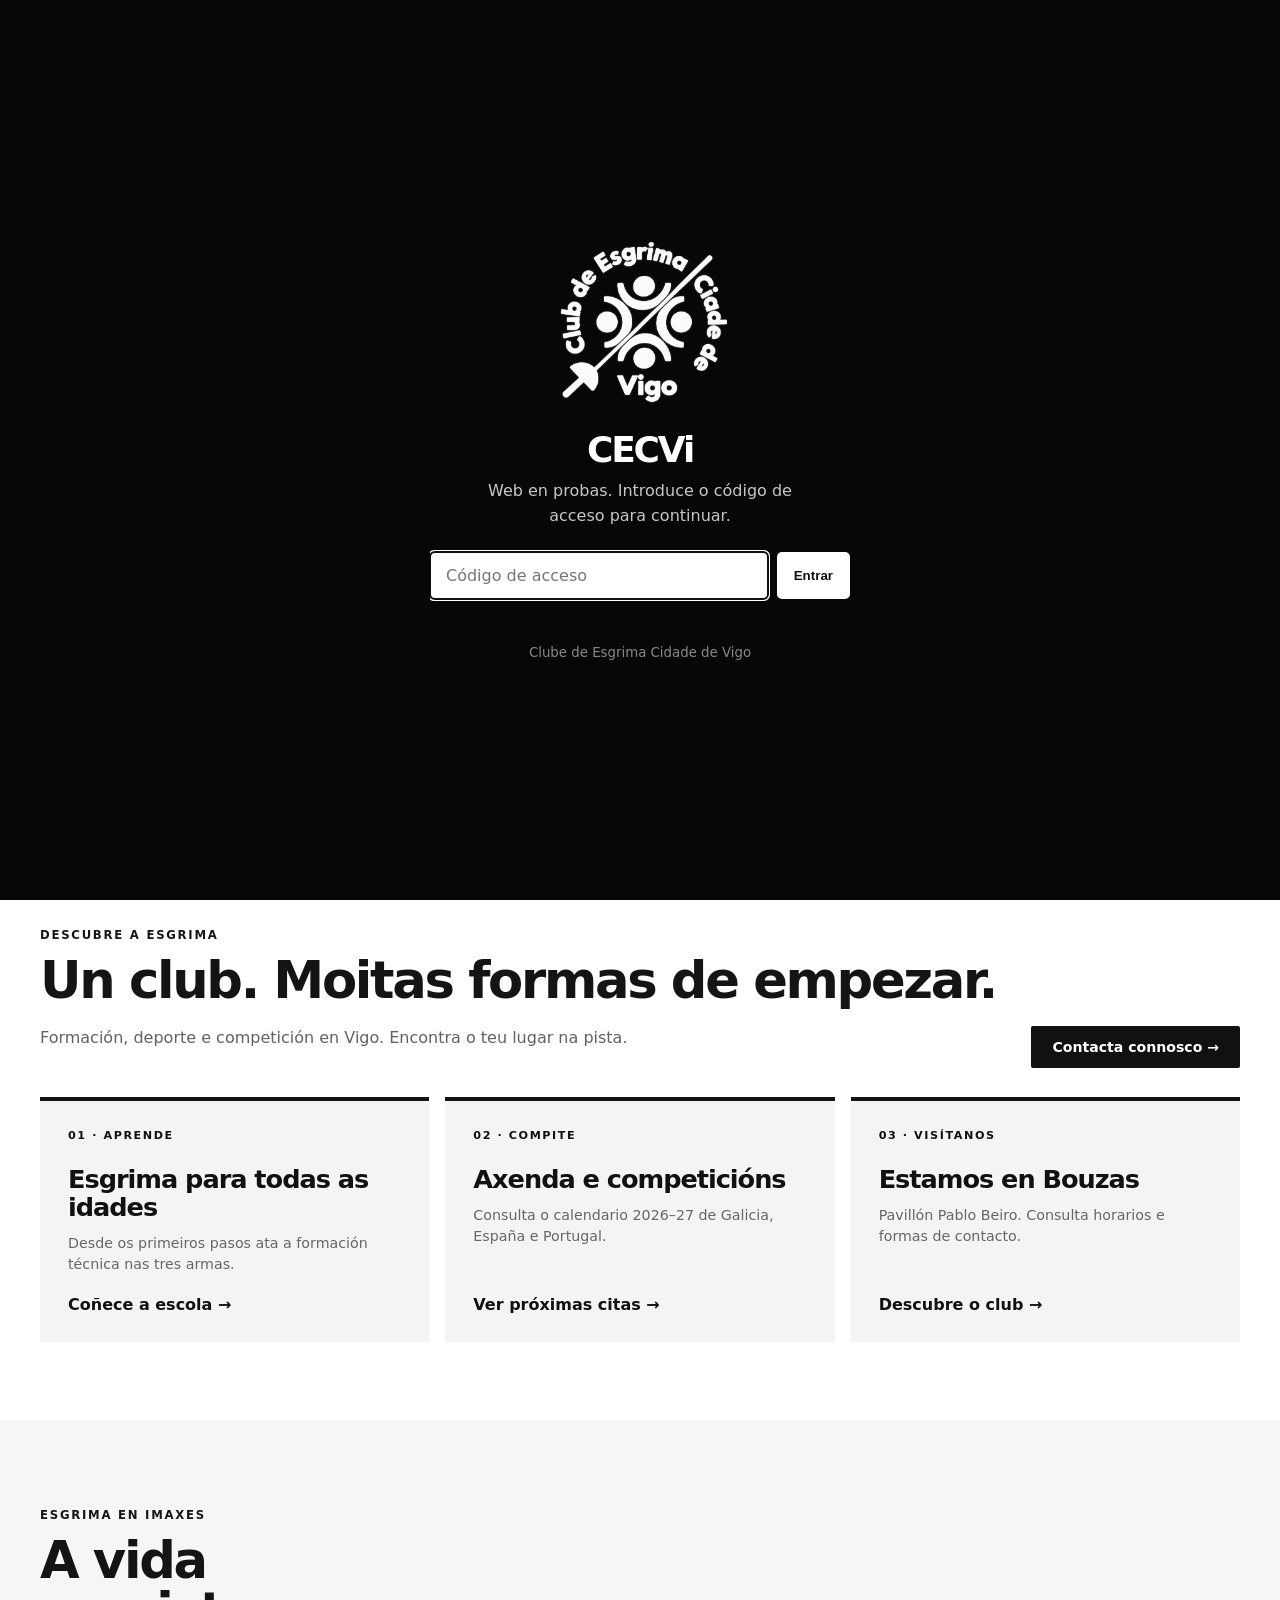
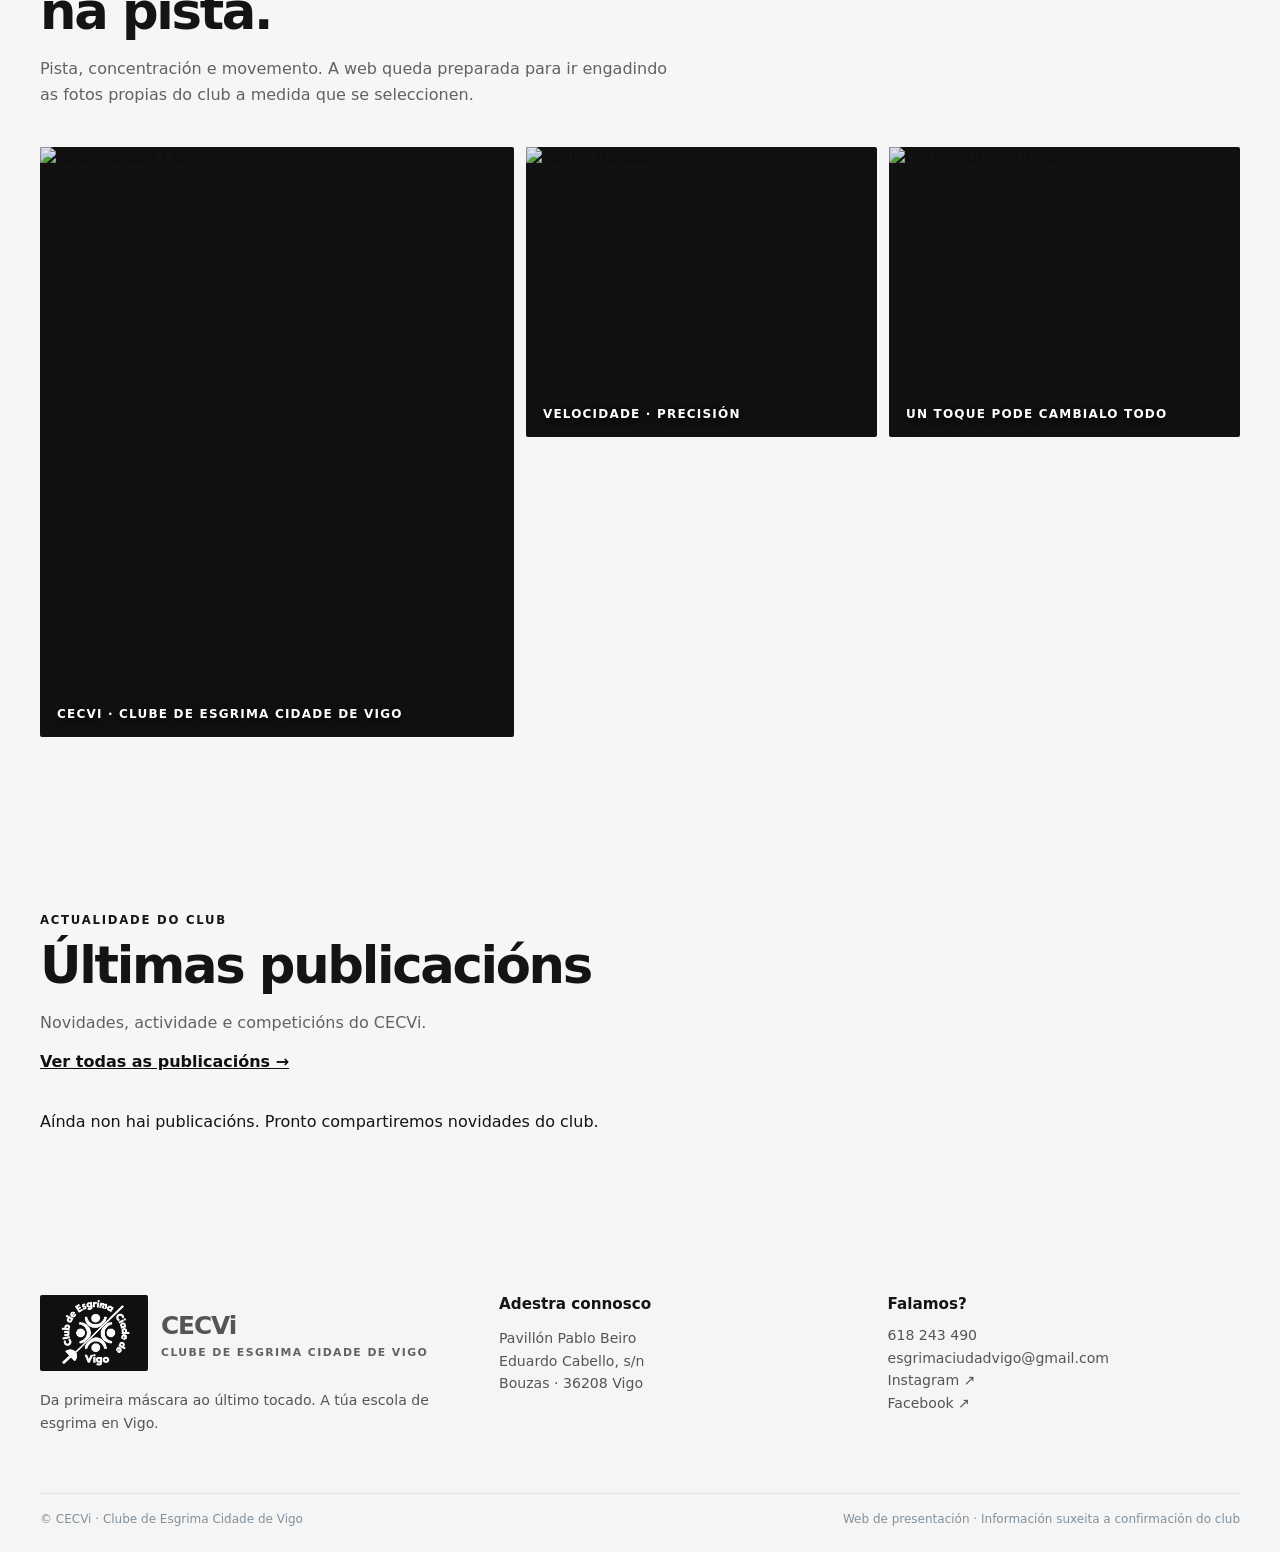
==== commit 0090c6b7: "Add Publications navigation and homepage latest-three news" ====
--- a/index.html
+++ b/index.html
@@ -76,13 +76,13 @@
     <div class="access-box"><img class="club-logo login-logo" src="assets/logo2.png" alt="Club de Esgrima Ciudad de Vigo" width="1536" height="1024"><h1 id="access-title">CECVi</h1><p>Web en probas. Introduce o código de acceso para continuar.</p><form id="access-form"><input id="access-password" type="password" autocomplete="current-password" placeholder="Código de acceso" aria-label="Código de acceso" autofocus><button type="submit">Entrar</button></form><div class="access-error" id="access-error" aria-live="polite"></div><small>Clube de Esgrima Cidade de Vigo</small></div>
   </div>
   <div class="top"><div class="wrap"><span>ESGRIMA · FORMACIÓN · COMPETICIÓN</span><span><a href="mailto:esgrimaciudadvigo@gmail.com">esgrimaciudadvigo@gmail.com</a> · 618 243 490</span></div></div>
-  <header class="wrap"><nav><a class="brand" href="#"><span class="logo-badge"><img class="club-logo" src="assets/logo2.png" alt="Logo CECVi" width="1536" height="1024"></span><span><b>CECVi</b><small>Clube de Esgrima Cidade de Vigo</small></span></a><button class="menu-toggle" id="menu-toggle" type="button" aria-expanded="false" aria-controls="nav-links">Menú ☰</button><div class="links" id="nav-links"><a href="index.html">Inicio</a><a href="club.html">O club</a><a href="escola.html">A escola</a><a href="agenda.html">Axenda</a><a href="normativa.html">Normativa</a><a href="contacto.html" class="button">Contacto</a><a href="admin/" class="admin-link" aria-label="Administración">Admin</a></div></nav></header>
+  <header class="wrap"><nav><a class="brand" href="#"><span class="logo-badge"><img class="club-logo" src="assets/logo2.png" alt="Logo CECVi" width="1536" height="1024"></span><span><b>CECVi</b><small>Clube de Esgrima Cidade de Vigo</small></span></a><button class="menu-toggle" id="menu-toggle" type="button" aria-expanded="false" aria-controls="nav-links">Menú ☰</button><div class="links" id="nav-links"><a href="index.html">Inicio</a><a href="club.html">O club</a><a href="escola.html">A escola</a><a href="agenda.html">Axenda</a><a href="publicaciones.html">Publicacións</a><a href="normativa.html">Normativa</a><a href="contacto.html" class="button">Contacto</a><a href="admin/" class="admin-link" aria-label="Administración">Admin</a></div></nav></header>
   <main>
     <section class="hero" aria-label="Galería principal"><div class="hero-slides" aria-hidden="true"><img class="hero-slide active" src="https://www.paxinasgalegas.es/imagenes/clube-de-esgrima-cidade-de-vigo_img600496t0.jpg" alt="" fetchpriority="high"><img class="hero-slide" src="https://images.unsplash.com/photo-1636812028800-a0bfb6b4f0d9?auto=format&amp;fit=crop&amp;w=1920&amp;q=85" alt="" loading="lazy"><img class="hero-slide" src="assets/pretempada-2026-27.jpeg" alt="" loading="lazy"></div><div class="wrap"><div class="hero-text"><div class="eyebrow">Desde Vigo, cara á pista</div><h1>Fai do teu<br>próximo toque<br>un comezo.</h1><p>Esgrima para medrar, competir e compartir. Florete, espada e sabre no corazón de Bouzas.</p><div class="actions"><a class="button" href="contacto.html">Comezar en CECVi</a><a class="button ghost" href="agenda.html">Ver actividade</a></div></div></div><div class="hero-controls" aria-label="Controis do carrusel"><button type="button" id="hero-prev" aria-label="Foto anterior">‹</button><div class="hero-dots"><button type="button" class="active" aria-label="Ver foto 1" aria-current="true"></button><button type="button" aria-label="Ver foto 2"></button><button type="button" aria-label="Ver foto 3"></button></div><button type="button" id="hero-next" aria-label="Foto seguinte">›</button></div></section>
     <div class="strip"><div class="wrap"><span><b>+25 anos</b> de esgrima en Vigo</span><span>Desde os 6 anos · todas as idades</span><span>Pavillón Pablo Beiro · Bouzas</span></div></div>
 <section class="spotlight" aria-label="Descubre o CECVi"><div class="wrap"><div class="section-head"><div><div class="kicker">Descubre a esgrima</div><h2 class="title">Un club. Moitas formas de empezar.</h2><p class="lead">Formación, deporte e competición en Vigo. Encontra o teu lugar na pista.</p></div><a href="contacto.html" class="button">Contacta connosco →</a></div><div class="spotlight-grid"><a class="spotlight-card" href="escola.html"><small>01 · Aprende</small><strong>Esgrima para todas as idades</strong><span>Desde os primeiros pasos ata a formación técnica nas tres armas.</span><em>Coñece a escola →</em></a><a class="spotlight-card" href="agenda.html"><small>02 · Compite</small><strong>Axenda e competicións</strong><span>Consulta o calendario 2026–27 de Galicia, España e Portugal.</span><em>Ver próximas citas →</em></a><a class="spotlight-card" href="club.html"><small>03 · Visítanos</small><strong>Estamos en Bouzas</strong><span>Pavillón Pablo Beiro. Consulta horarios e formas de contacto.</span><em>Descubre o club →</em></a></div></div></section>
     <section class="visuals"><div class="wrap"><div class="kicker">Esgrima en imaxes</div><h2 class="title">A vida<br>na pista.</h2><p class="lead">Pista, concentración e movemento. A web queda preparada para ir engadindo as fotos propias do club a medida que se seleccionen.</p><div class="gallery"><figure><img src="https://www.paxinasgalegas.es/imagenes/clube-de-esgrima-cidade-de-vigo_img600496t0.jpg" alt="Esgrima do CECVi"><figcaption>CECVi · Clube de Esgrima Cidade de Vigo</figcaption></figure><figure><img src="https://images.unsplash.com/photo-1636812028800-a0bfb6b4f0d9?auto=format&fit=crop&fm=jpg&ixlib=rb-4.1.0&q=84&w=1200" alt="Asalto de esgrima"><figcaption>Velocidade · precisión</figcaption></figure><figure><img src="https://images.unsplash.com/photo-1636812028800-a0bfb6b4f0d9?auto=format&fit=crop&fm=jpg&ixlib=rb-4.1.0&q=84&w=1200&crop=entropy" alt="Detalle de esgrima"><figcaption>Un toque pode cambialo todo</figcaption></figure></div></div></section>
-    <section id="noticias" class="news-section"><div class="wrap"><div class="kicker">Actualidade do club</div><h2 class="title">Últimas publicacións</h2><p class="lead">Novidades, actividade e competicións do CECVi.</p><div id="news-list" class="news-grid"><p>Cargando publicacións…</p></div></div></section>
+    <section id="noticias" class="news-section"><div class="wrap"><div class="kicker">Actualidade do club</div><h2 class="title">Últimas publicacións</h2><p class="lead">Novidades, actividade e competicións do CECVi.</p><p><a href="publicaciones.html" style="color:#111;font-weight:800">Ver todas as publicacións →</a></p><div id="news-list" class="news-grid"><p>Cargando publicacións…</p></div></div></section>
   </main>
   <footer id="contacto"><div class="wrap"><div class="foot"><div><a class="brand" href="#"><span class="logo-badge"><img class="club-logo" src="assets/logo2.png" alt="Logo CECVi" width="1536" height="1024"></span><span><b>CECVi</b><small>Clube de Esgrima Cidade de Vigo</small></span></a><p style="margin-top:18px">Da primeira máscara ao último tocado. A túa escola de esgrima en Vigo.</p></div><div><h3>Adestra connosco</h3><p>Pavillón Pablo Beiro<br>Eduardo Cabello, s/n<br>Bouzas · 36208 Vigo</p></div><div><h3>Falamos?</h3><a href="tel:+34618243490">618 243 490</a><a href="mailto:esgrimaciudadvigo@gmail.com">esgrimaciudadvigo@gmail.com</a><a href="https://www.instagram.com/esgrimacidadevigo/" target="_blank" rel="noreferrer">Instagram ↗</a><a href="https://www.facebook.com/clube-de-esgrima-cidade-de-vigo" target="_blank" rel="noreferrer">Facebook ↗</a></div></div><div class="legal"><span>© CECVi · Clube de Esgrima Cidade de Vigo</span><span>Web de presentación · Información suxeita a confirmación do club</span></div></div></footer>
   <dialog id="modal"><div class="modal"><header><h2 id="modal-title">Información</h2><button class="close" aria-label="Pechar">×</button></header><div class="content" id="modal-content"></div></div></dialog>
@@ -100,6 +100,6 @@
   </script>
 
 <script>
-(async()=>{const box=document.querySelector('#news-list');if(!box)return;try{const res=await fetch('content/publicaciones.json',{cache:'no-cache'});if(!res.ok)throw new Error('HTTP '+res.status);const data=await res.json();const list=(data.publicaciones||[]).slice().sort((a,b)=>(b.fecha||'').localeCompare(a.fecha||''));if(!list.length){box.innerHTML='<p>Aínda non hai publicacións. Pronto compartiremos novidades do club.</p>';return;}box.replaceChildren();for(const post of list){const article=document.createElement('article');article.className='news-card';if(post.imagen){const img=document.createElement('img');img.loading='lazy';img.alt=post.titulo||'Fotografía do club';img.src=post.imagen.startsWith('/')?post.imagen.replace(/^\\/,''):post.imagen;article.append(img)}const copy=document.createElement('div');copy.className='copy';const time=document.createElement('time');time.textContent=post.fecha||'';const h=document.createElement('h3');h.textContent=post.titulo||'';const p=document.createElement('p');p.textContent=post.texto||'';copy.append(time,h,p);article.append(copy);box.append(article)}}catch(e){box.textContent='As publicacións non están dispoñibles neste momento.'}})();
+(async()=>{const box=document.querySelector('#news-list');if(!box)return;try{const res=await fetch('content/publicaciones.json',{cache:'no-cache'});if(!res.ok)throw new Error('HTTP '+res.status);const data=await res.json();const list=(data.publicaciones||[]).slice().sort((a,b)=>(b.fecha||'').localeCompare(a.fecha||'')).slice(0,3);if(!list.length){box.innerHTML='<p>Aínda non hai publicacións. Pronto compartiremos novidades do club.</p>';return;}box.replaceChildren();for(const post of list){const article=document.createElement('article');article.className='news-card';if(post.imagen){const img=document.createElement('img');img.loading='lazy';img.alt=post.titulo||'Fotografía do club';img.src=post.imagen.startsWith('/')?post.imagen.replace(/^\\/,''):post.imagen;article.append(img)}const copy=document.createElement('div');copy.className='copy';const time=document.createElement('time');time.textContent=post.fecha||'';const h=document.createElement('h3');h.textContent=post.titulo||'';const p=document.createElement('p');p.textContent=post.texto||'';copy.append(time,h,p);article.append(copy);box.append(article)}}catch(e){box.textContent='As publicacións non están dispoñibles neste momento.'}})();
 </script></body>
 </html>
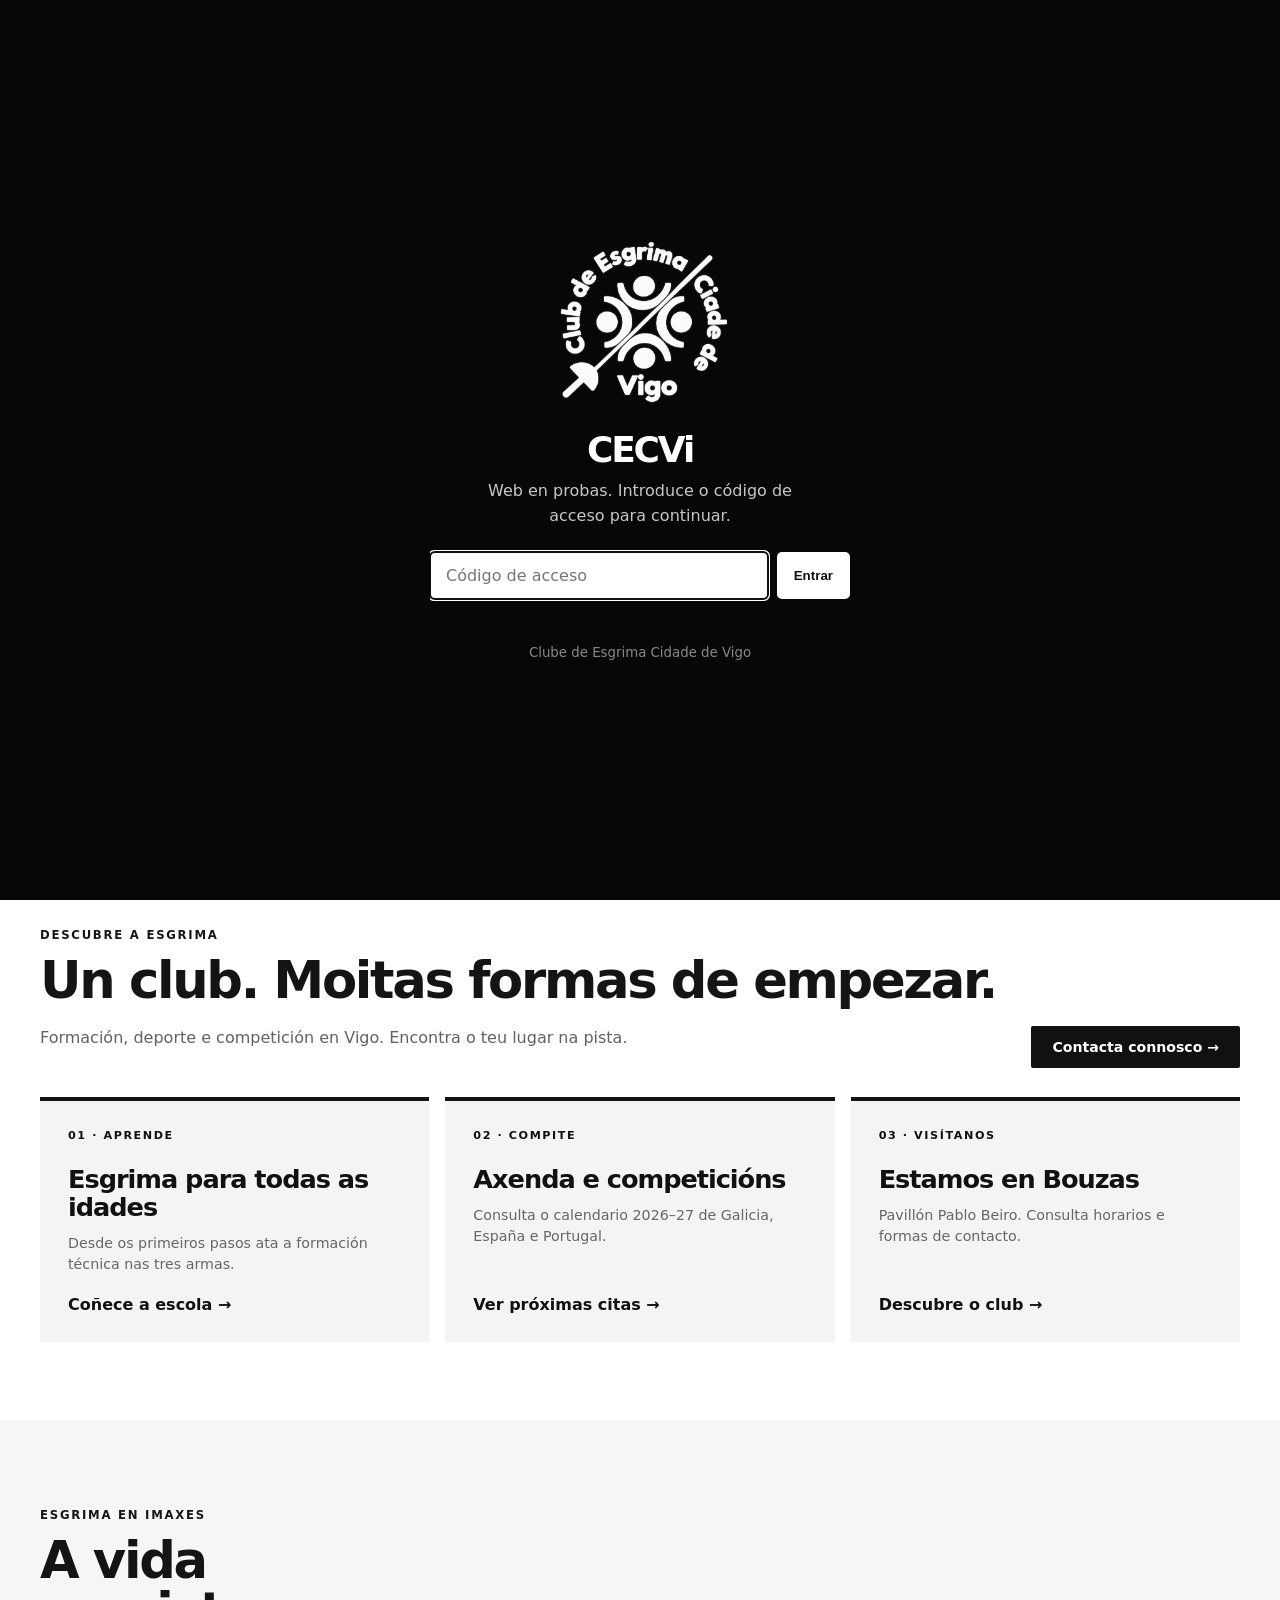
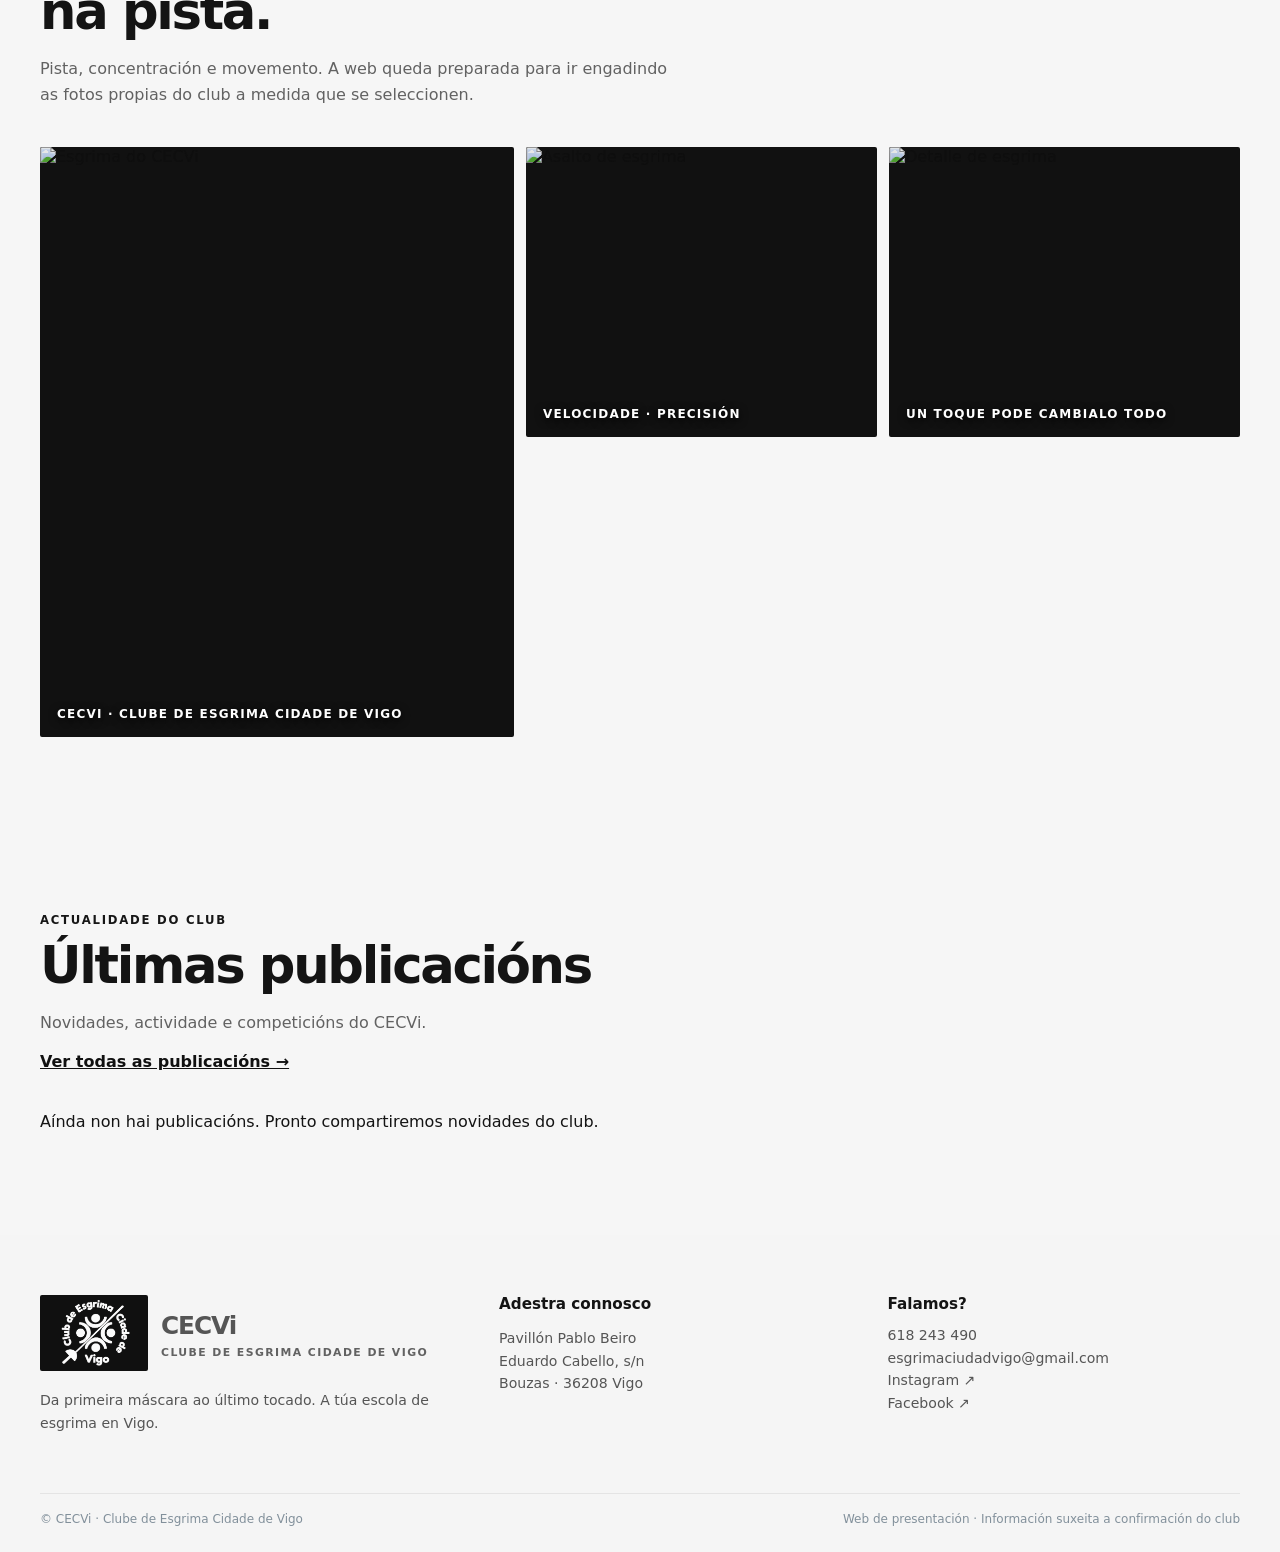
==== commit 2452ae79: "Keep mobile navigation accessible across all CECVi pages" ====
--- a/index.html
+++ b/index.html
@@ -68,7 +68,10 @@
 
  
 .hero .hero-slide{opacity:0;transition:opacity .85s ease;filter:contrast(1.05);pointer-events:none}.hero .hero-slide.active{opacity:1}.hero-controls{position:absolute;z-index:5;right:max(24px,calc((100% - 1200px)/2));bottom:32px;display:flex;align-items:center;gap:16px}.hero-controls>button{border:1px solid #fff9;background:#0006;color:#fff;width:40px;height:40px;cursor:pointer;border-radius:50%;font-size:1.7rem;line-height:1}.hero-dots{display:flex;gap:9px}.hero-dots button{width:10px;height:10px;padding:0;border:1px solid #fff;background:transparent;border-radius:50%;cursor:pointer}.hero-dots button.active{background:#fff}.hero-controls button:focus-visible{outline:3px solid #fff;outline-offset:3px}@media(max-width:720px){.hero-controls{bottom:12px;right:16px}.hero-controls>button{height:36px;width:36px}.hero .wrap{padding-bottom:78px}}@media(prefers-reduced-motion:reduce){.hero .hero-slide{transition:none}}
- .news-section{background:#f6f6f6}.news-grid{display:grid;grid-template-columns:repeat(auto-fit,minmax(240px,1fr));gap:20px;margin-top:25px}.news-card{background:#fff;border:1px solid #ddd;overflow:hidden}.news-card img{width:100%;height:220px;object-fit:cover;display:block}.news-card .copy{padding:24px}.news-card time{font-size:.8rem;color:#666}.news-card h3{font-size:1.4rem;margin:10px 0}.news-card p{line-height:1.55;white-space:pre-line;color:#555}.links .admin-link{border:1px solid #888;border-radius:3px;padding:10px 13px;font-size:.8rem;color:#444}.links .admin-link:hover{background:#111;color:#fff}@media(max-width:850px){.links .admin-link{display:block;text-align:center;margin-top:8px}}.admin-link{border:1px solid #999;border-radius:3px;padding:10px 13px;font-size:.8rem}.links .admin-link{color:#444}@media(max-width:850px){.links .admin-link{text-align:center;margin-top:8px}}</style>
+ .news-section{background:#f6f6f6}.news-grid{display:grid;grid-template-columns:repeat(auto-fit,minmax(240px,1fr));gap:20px;margin-top:25px}.news-card{background:#fff;border:1px solid #ddd;overflow:hidden}.news-card img{width:100%;height:220px;object-fit:cover;display:block}.news-card .copy{padding:24px}.news-card time{font-size:.8rem;color:#666}.news-card h3{font-size:1.4rem;margin:10px 0}.news-card p{line-height:1.55;white-space:pre-line;color:#555}.links .admin-link{border:1px solid #888;border-radius:3px;padding:10px 13px;font-size:.8rem;color:#444}.links .admin-link:hover{background:#111;color:#fff}@media(max-width:850px){.links .admin-link{display:block;text-align:center;margin-top:8px}}.admin-link{border:1px solid #999;border-radius:3px;padding:10px 13px;font-size:.8rem}.links .admin-link{color:#444}@media(max-width:850px){.links .admin-link{text-align:center;margin-top:8px}}
+/* Navegación móbil consistente en todas as páxinas */
+@media(max-width:850px){header.wrap nav{display:flex;align-items:center;justify-content:space-between;position:relative}.menu-toggle{display:inline-flex!important;align-items:center;justify-content:center;flex-shrink:0;position:relative;z-index:51}.links{display:none!important}.links.is-open{display:flex!important;flex-direction:column;position:absolute;top:100%;left:0;right:0;z-index:50;background:#fff;padding:16px 20px;box-shadow:0 12px 25px #0002}.links.is-open a{display:block;padding:12px;color:#111}}
+</style>
 <link rel="stylesheet" href="calendar.css?v=3">
 </head>
 <body>
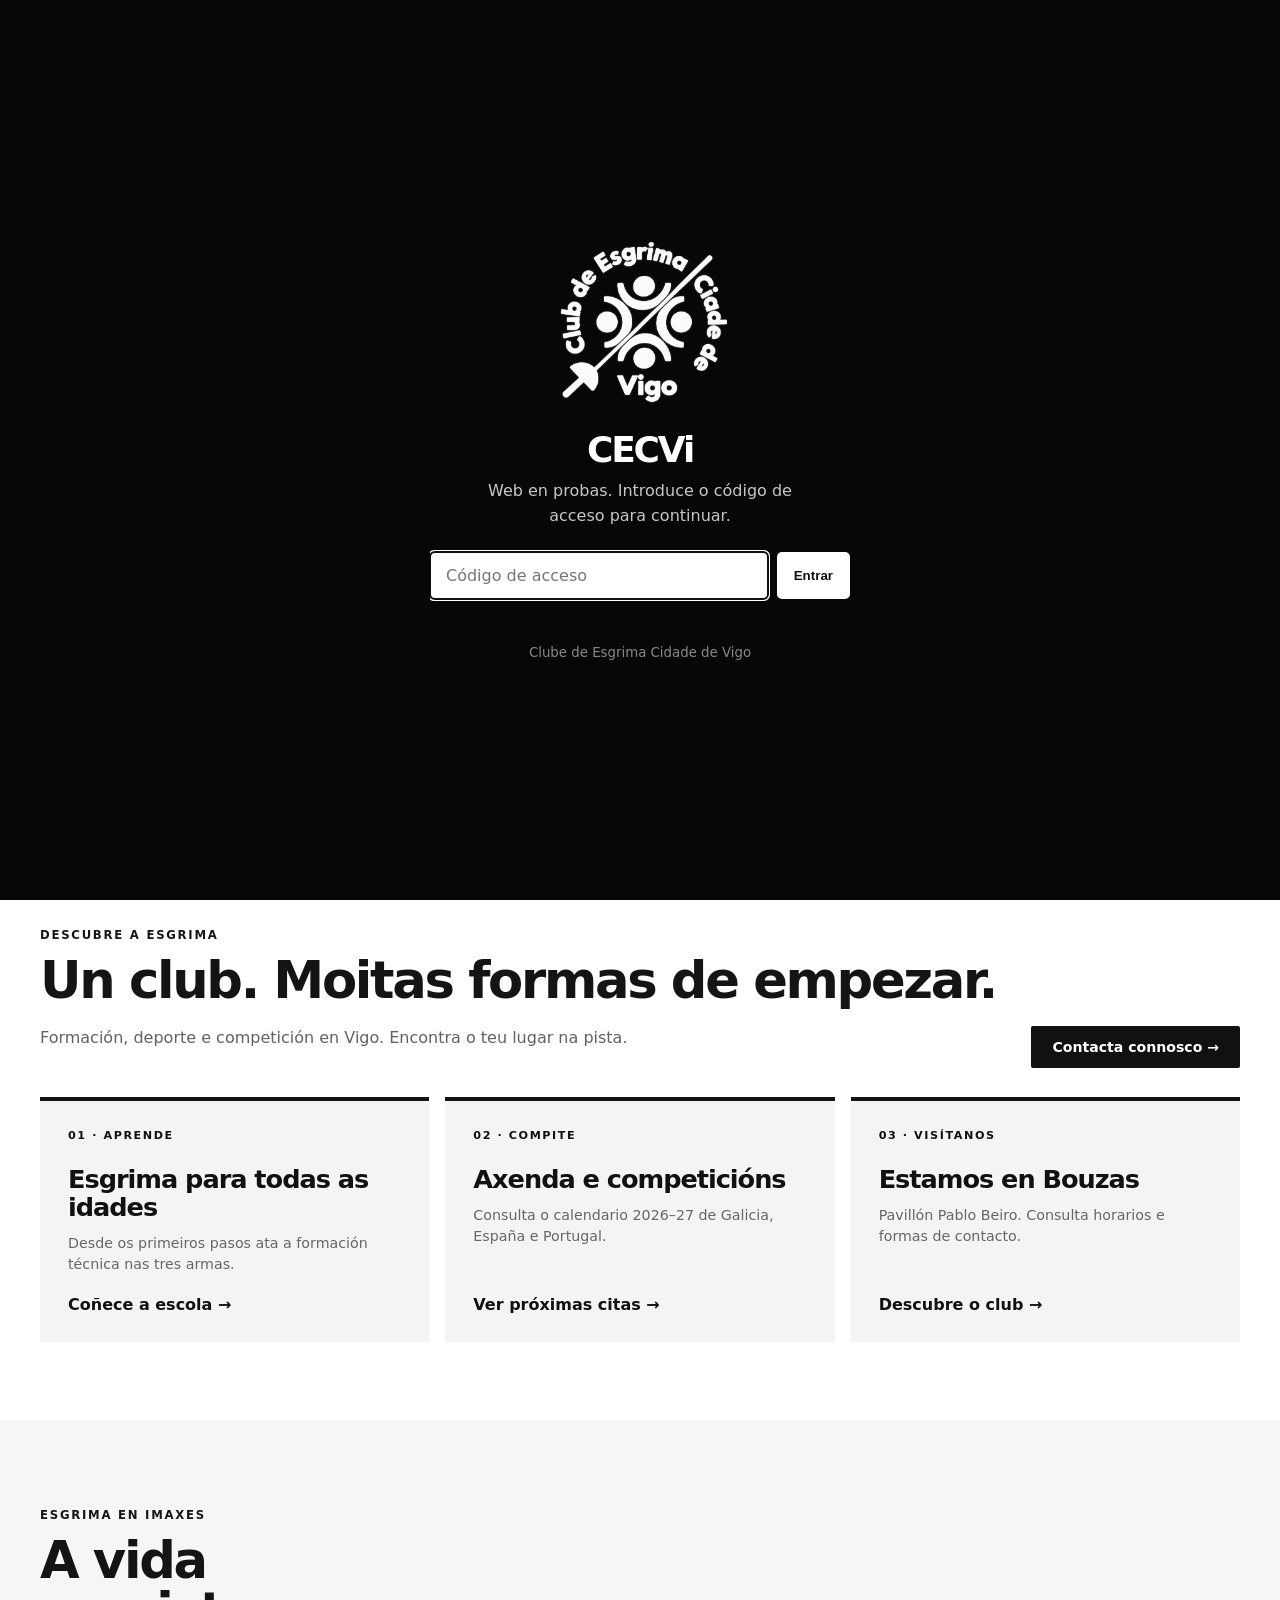
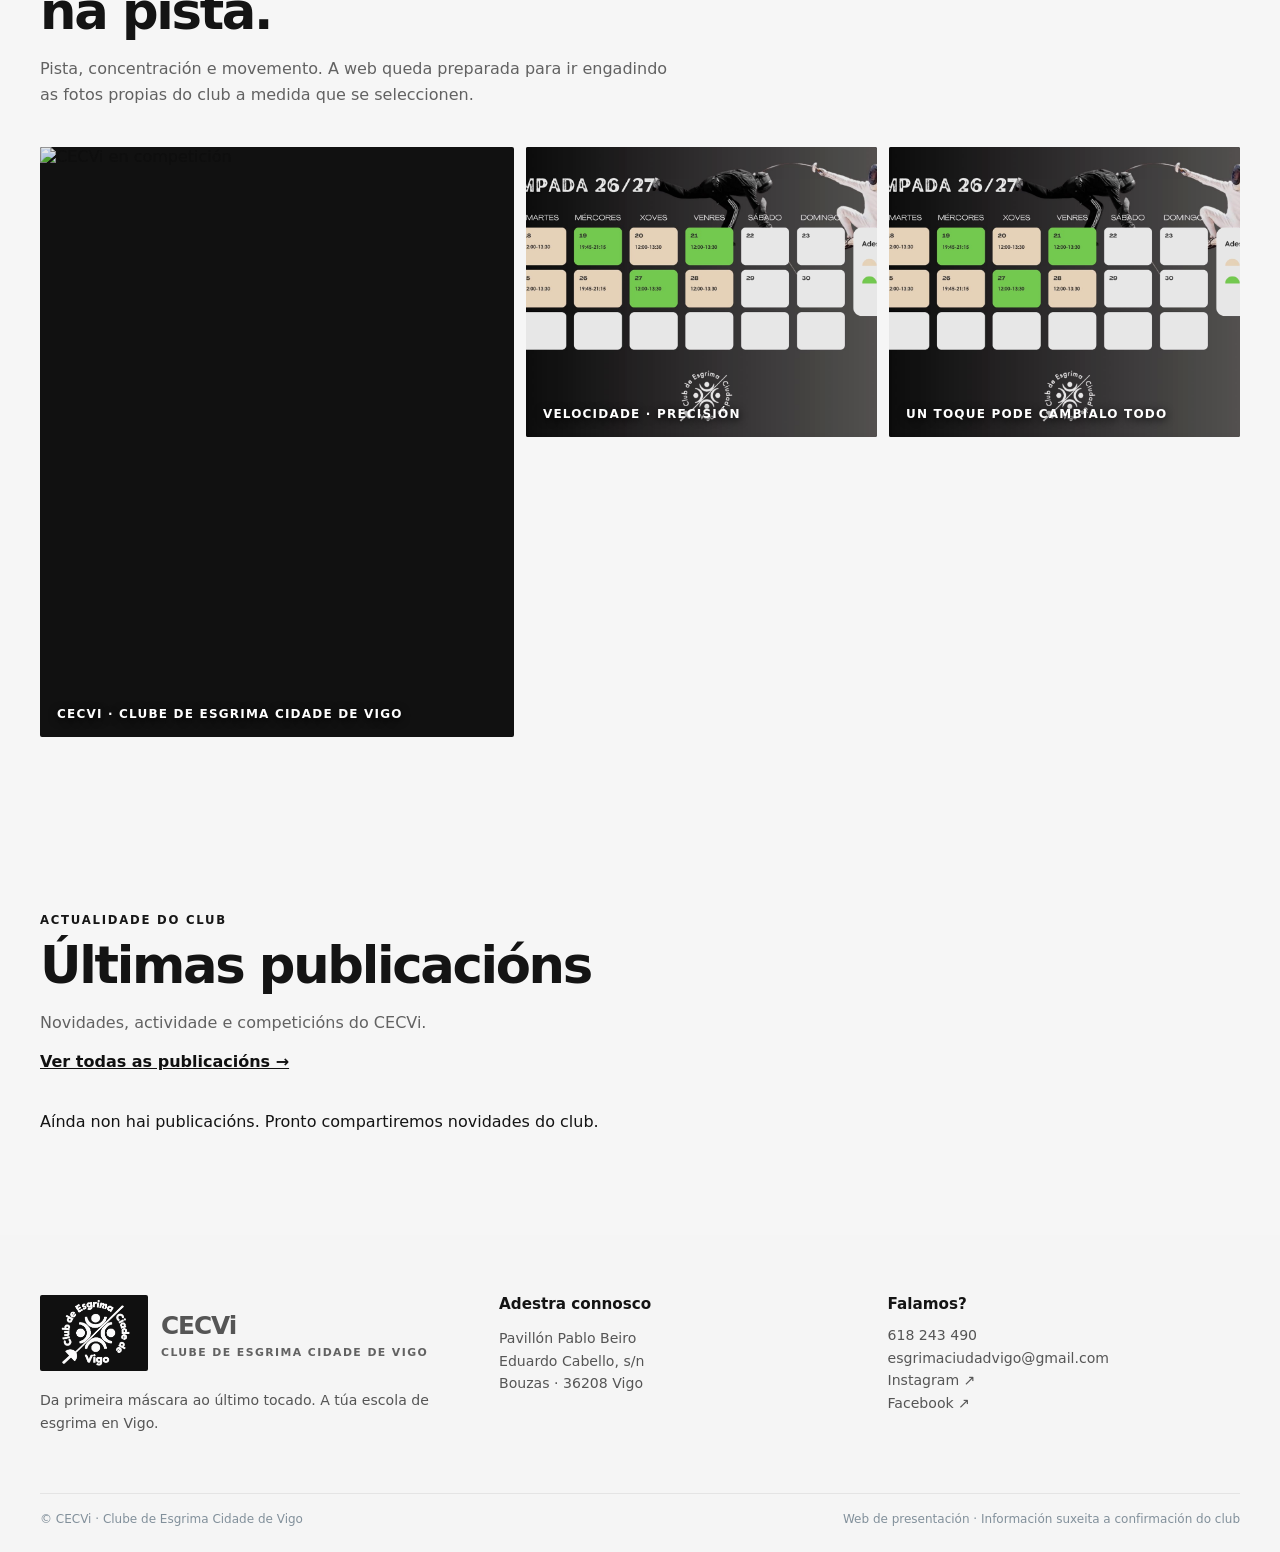
==== commit 1c36052d: "Prepare authentic CECVi photography with safe loading fallback" ====
--- a/index.html
+++ b/index.html
@@ -81,10 +81,10 @@
   <div class="top"><div class="wrap"><span>ESGRIMA · FORMACIÓN · COMPETICIÓN</span><span><a href="mailto:esgrimaciudadvigo@gmail.com">esgrimaciudadvigo@gmail.com</a> · 618 243 490</span></div></div>
   <header class="wrap"><nav><a class="brand" href="#"><span class="logo-badge"><img class="club-logo" src="assets/logo2.png" alt="Logo CECVi" width="1536" height="1024"></span><span><b>CECVi</b><small>Clube de Esgrima Cidade de Vigo</small></span></a><button class="menu-toggle" id="menu-toggle" type="button" aria-expanded="false" aria-controls="nav-links">Menú ☰</button><div class="links" id="nav-links"><a href="index.html">Inicio</a><a href="club.html">O club</a><a href="escola.html">A escola</a><a href="agenda.html">Axenda</a><a href="publicaciones.html">Publicacións</a><a href="normativa.html">Normativa</a><a href="contacto.html" class="button">Contacto</a><a href="admin/" class="admin-link" aria-label="Administración">Admin</a></div></nav></header>
   <main>
-    <section class="hero" aria-label="Galería principal"><div class="hero-slides" aria-hidden="true"><img class="hero-slide active" src="https://www.paxinasgalegas.es/imagenes/clube-de-esgrima-cidade-de-vigo_img600496t0.jpg" alt="" fetchpriority="high"><img class="hero-slide" src="https://images.unsplash.com/photo-1636812028800-a0bfb6b4f0d9?auto=format&amp;fit=crop&amp;w=1920&amp;q=85" alt="" loading="lazy"><img class="hero-slide" src="assets/pretempada-2026-27.jpeg" alt="" loading="lazy"></div><div class="wrap"><div class="hero-text"><div class="eyebrow">Desde Vigo, cara á pista</div><h1>Fai do teu<br>próximo toque<br>un comezo.</h1><p>Esgrima para medrar, competir e compartir. Florete, espada e sabre no corazón de Bouzas.</p><div class="actions"><a class="button" href="contacto.html">Comezar en CECVi</a><a class="button ghost" href="agenda.html">Ver actividade</a></div></div></div><div class="hero-controls" aria-label="Controis do carrusel"><button type="button" id="hero-prev" aria-label="Foto anterior">‹</button><div class="hero-dots"><button type="button" class="active" aria-label="Ver foto 1" aria-current="true"></button><button type="button" aria-label="Ver foto 2"></button><button type="button" aria-label="Ver foto 3"></button></div><button type="button" id="hero-next" aria-label="Foto seguinte">›</button></div></section>
+    <section class="hero" aria-label="Galería principal"><div class="hero-slides" aria-hidden="true"><img class="hero-slide active" src="assets/cecvi-combate-principal.jpg" onerror="this.onerror=null;this.src='https://www.paxinasgalegas.es/imagenes/clube-de-esgrima-cidade-de-vigo_img600496t0.jpg'" alt="" fetchpriority="high"><img class="hero-slide" src="assets/cecvi-combate-pista.jpg" onerror="this.onerror=null;this.src='assets/pretempada-2026-27.jpeg'" alt="" loading="lazy"><img class="hero-slide" src="assets/cecvi-esgrima-calle.jpg" onerror="this.onerror=null;this.src='assets/pretempada-2026-27.jpeg'" alt="" loading="lazy"></div><div class="wrap"><div class="hero-text"><div class="eyebrow">Desde Vigo, cara á pista</div><h1>Fai do teu<br>próximo toque<br>un comezo.</h1><p>Esgrima para medrar, competir e compartir. Florete, espada e sabre no corazón de Bouzas.</p><div class="actions"><a class="button" href="contacto.html">Comezar en CECVi</a><a class="button ghost" href="agenda.html">Ver actividade</a></div></div></div><div class="hero-controls" aria-label="Controis do carrusel"><button type="button" id="hero-prev" aria-label="Foto anterior">‹</button><div class="hero-dots"><button type="button" class="active" aria-label="Ver foto 1" aria-current="true"></button><button type="button" aria-label="Ver foto 2"></button><button type="button" aria-label="Ver foto 3"></button></div><button type="button" id="hero-next" aria-label="Foto seguinte">›</button></div></section>
     <div class="strip"><div class="wrap"><span><b>+25 anos</b> de esgrima en Vigo</span><span>Desde os 6 anos · todas as idades</span><span>Pavillón Pablo Beiro · Bouzas</span></div></div>
 <section class="spotlight" aria-label="Descubre o CECVi"><div class="wrap"><div class="section-head"><div><div class="kicker">Descubre a esgrima</div><h2 class="title">Un club. Moitas formas de empezar.</h2><p class="lead">Formación, deporte e competición en Vigo. Encontra o teu lugar na pista.</p></div><a href="contacto.html" class="button">Contacta connosco →</a></div><div class="spotlight-grid"><a class="spotlight-card" href="escola.html"><small>01 · Aprende</small><strong>Esgrima para todas as idades</strong><span>Desde os primeiros pasos ata a formación técnica nas tres armas.</span><em>Coñece a escola →</em></a><a class="spotlight-card" href="agenda.html"><small>02 · Compite</small><strong>Axenda e competicións</strong><span>Consulta o calendario 2026–27 de Galicia, España e Portugal.</span><em>Ver próximas citas →</em></a><a class="spotlight-card" href="club.html"><small>03 · Visítanos</small><strong>Estamos en Bouzas</strong><span>Pavillón Pablo Beiro. Consulta horarios e formas de contacto.</span><em>Descubre o club →</em></a></div></div></section>
-    <section class="visuals"><div class="wrap"><div class="kicker">Esgrima en imaxes</div><h2 class="title">A vida<br>na pista.</h2><p class="lead">Pista, concentración e movemento. A web queda preparada para ir engadindo as fotos propias do club a medida que se seleccionen.</p><div class="gallery"><figure><img src="https://www.paxinasgalegas.es/imagenes/clube-de-esgrima-cidade-de-vigo_img600496t0.jpg" alt="Esgrima do CECVi"><figcaption>CECVi · Clube de Esgrima Cidade de Vigo</figcaption></figure><figure><img src="https://images.unsplash.com/photo-1636812028800-a0bfb6b4f0d9?auto=format&fit=crop&fm=jpg&ixlib=rb-4.1.0&q=84&w=1200" alt="Asalto de esgrima"><figcaption>Velocidade · precisión</figcaption></figure><figure><img src="https://images.unsplash.com/photo-1636812028800-a0bfb6b4f0d9?auto=format&fit=crop&fm=jpg&ixlib=rb-4.1.0&q=84&w=1200&crop=entropy" alt="Detalle de esgrima"><figcaption>Un toque pode cambialo todo</figcaption></figure></div></div></section>
+    <section class="visuals"><div class="wrap"><div class="kicker">Esgrima en imaxes</div><h2 class="title">A vida<br>na pista.</h2><p class="lead">Pista, concentración e movemento. A web queda preparada para ir engadindo as fotos propias do club a medida que se seleccionen.</p><div class="gallery"><figure><img src="assets/cecvi-identidad-club.jpg" onerror="this.onerror=null;this.src='https://www.paxinasgalegas.es/imagenes/clube-de-esgrima-cidade-de-vigo_img600496t0.jpg'" alt="CECVi en competición"><figcaption>CECVi · Clube de Esgrima Cidade de Vigo</figcaption></figure><figure><img src="assets/cecvi-entrenador.jpg" onerror="this.onerror=null;this.src='assets/pretempada-2026-27.jpeg'" alt="Asalto de esgrima"><figcaption>Velocidade · precisión</figcaption></figure><figure><img src="assets/cecvi-competicion-rojo.jpg" onerror="this.onerror=null;this.src='assets/pretempada-2026-27.jpeg'" alt="Detalle de esgrima"><figcaption>Un toque pode cambialo todo</figcaption></figure></div></div></section>
     <section id="noticias" class="news-section"><div class="wrap"><div class="kicker">Actualidade do club</div><h2 class="title">Últimas publicacións</h2><p class="lead">Novidades, actividade e competicións do CECVi.</p><p><a href="publicaciones.html" style="color:#111;font-weight:800">Ver todas as publicacións →</a></p><div id="news-list" class="news-grid"><p>Cargando publicacións…</p></div></div></section>
   </main>
   <footer id="contacto"><div class="wrap"><div class="foot"><div><a class="brand" href="#"><span class="logo-badge"><img class="club-logo" src="assets/logo2.png" alt="Logo CECVi" width="1536" height="1024"></span><span><b>CECVi</b><small>Clube de Esgrima Cidade de Vigo</small></span></a><p style="margin-top:18px">Da primeira máscara ao último tocado. A túa escola de esgrima en Vigo.</p></div><div><h3>Adestra connosco</h3><p>Pavillón Pablo Beiro<br>Eduardo Cabello, s/n<br>Bouzas · 36208 Vigo</p></div><div><h3>Falamos?</h3><a href="tel:+34618243490">618 243 490</a><a href="mailto:esgrimaciudadvigo@gmail.com">esgrimaciudadvigo@gmail.com</a><a href="https://www.instagram.com/esgrimacidadevigo/" target="_blank" rel="noreferrer">Instagram ↗</a><a href="https://www.facebook.com/clube-de-esgrima-cidade-de-vigo" target="_blank" rel="noreferrer">Facebook ↗</a></div></div><div class="legal"><span>© CECVi · Clube de Esgrima Cidade de Vigo</span><span>Web de presentación · Información suxeita a confirmación do club</span></div></div></footer>
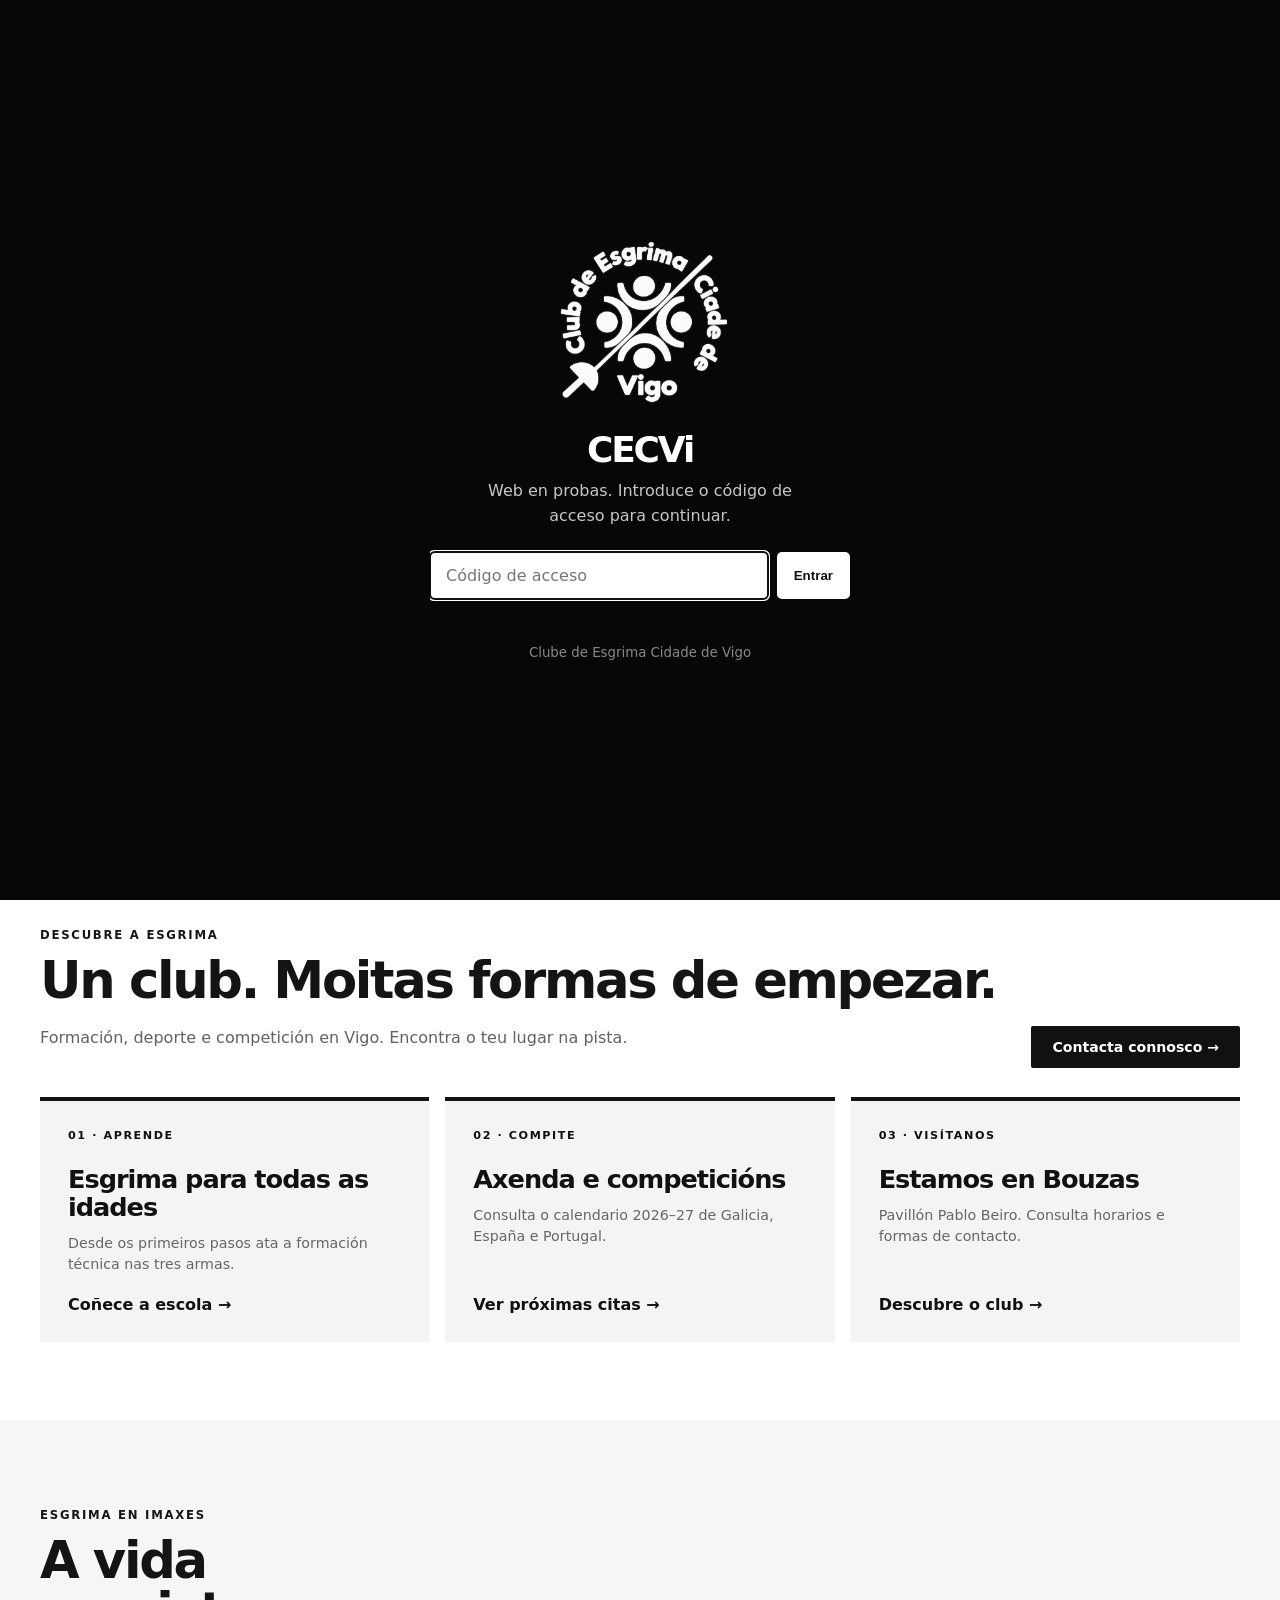
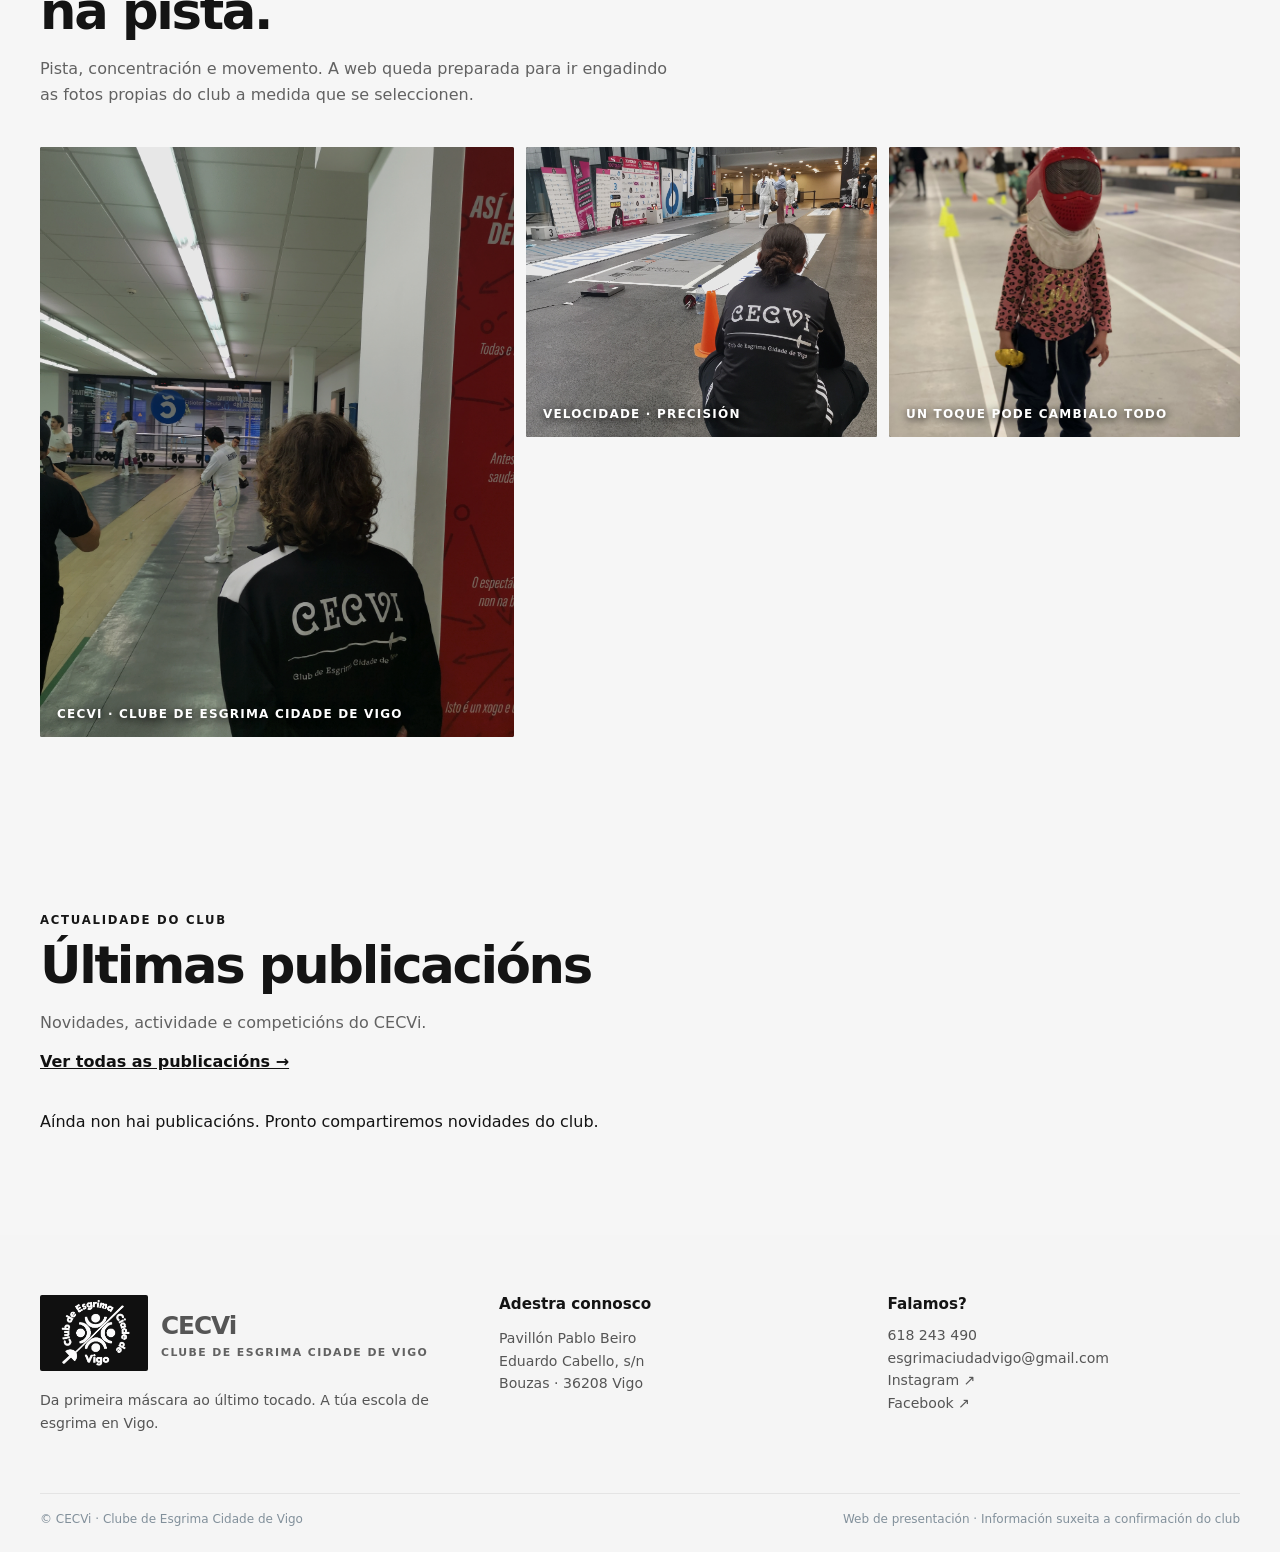
==== commit ec51b93c: "Compact mobile dropdown and fix invisible Contact text" ====
--- a/index.html
+++ b/index.html
@@ -71,6 +71,9 @@
  .news-section{background:#f6f6f6}.news-grid{display:grid;grid-template-columns:repeat(auto-fit,minmax(240px,1fr));gap:20px;margin-top:25px}.news-card{background:#fff;border:1px solid #ddd;overflow:hidden}.news-card img{width:100%;height:220px;object-fit:cover;display:block}.news-card .copy{padding:24px}.news-card time{font-size:.8rem;color:#666}.news-card h3{font-size:1.4rem;margin:10px 0}.news-card p{line-height:1.55;white-space:pre-line;color:#555}.links .admin-link{border:1px solid #888;border-radius:3px;padding:10px 13px;font-size:.8rem;color:#444}.links .admin-link:hover{background:#111;color:#fff}@media(max-width:850px){.links .admin-link{display:block;text-align:center;margin-top:8px}}.admin-link{border:1px solid #999;border-radius:3px;padding:10px 13px;font-size:.8rem}.links .admin-link{color:#444}@media(max-width:850px){.links .admin-link{text-align:center;margin-top:8px}}
 /* Navegación móbil consistente en todas as páxinas */
 @media(max-width:850px){header.wrap nav{display:flex;align-items:center;justify-content:space-between;position:relative}.menu-toggle{display:inline-flex!important;align-items:center;justify-content:center;flex-shrink:0;position:relative;z-index:51}.links{display:none!important}.links.is-open{display:flex!important;flex-direction:column;position:absolute;top:100%;left:0;right:0;z-index:50;background:#fff;padding:16px 20px;box-shadow:0 12px 25px #0002}.links.is-open a{display:block;padding:12px;color:#111}}
+
+/* Menú móbil compacto, accesible e de alto contraste */
+@media(max-width:850px){header.wrap nav{position:relative}.links.is-open{top:calc(100% + 2px)!important;left:0!important;right:0!important;max-height:calc(100dvh - 128px);overflow-y:auto;padding:8px 14px 14px!important;gap:0!important;border-radius:0 0 12px 12px;box-shadow:0 15px 30px #0003}.links.is-open>a:not(.button):not(.admin-link){font-size:1rem!important;line-height:1.25!important;padding:11px 12px!important;border-bottom:1px solid #ededed}.links.is-open>a.button{display:flex!important;align-items:center;justify-content:center;background:#111!important;color:#fff!important;border:1px solid #111!important;margin:12px 0 6px!important;padding:12px!important;min-height:44px;font-size:.9rem!important}.links.is-open>a.admin-link{display:flex!important;align-items:center;justify-content:center;background:#fff!important;color:#111!important;border:1px solid #888!important;margin:0!important;padding:10px!important;min-height:42px;font-size:.9rem!important}.menu-toggle{min-height:44px;font-size:1rem!important}}
 </style>
 <link rel="stylesheet" href="calendar.css?v=3">
 </head>
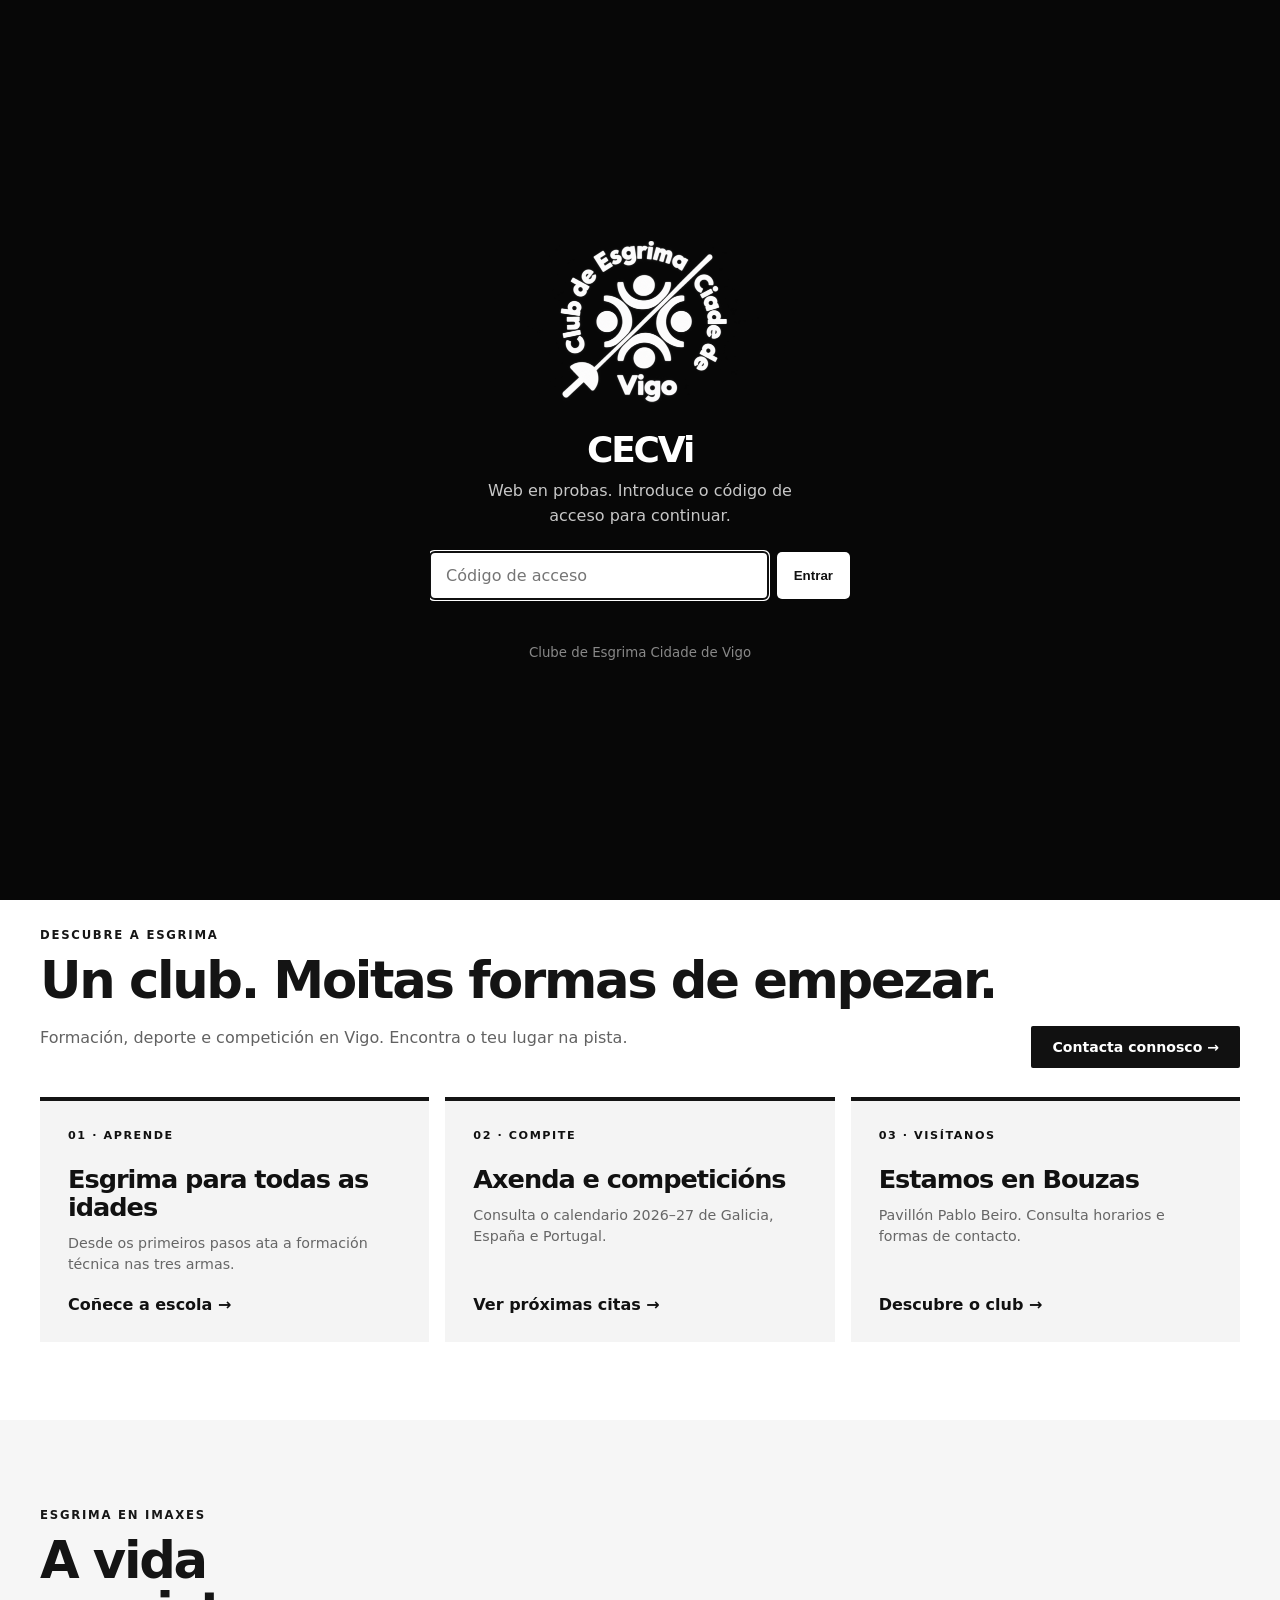
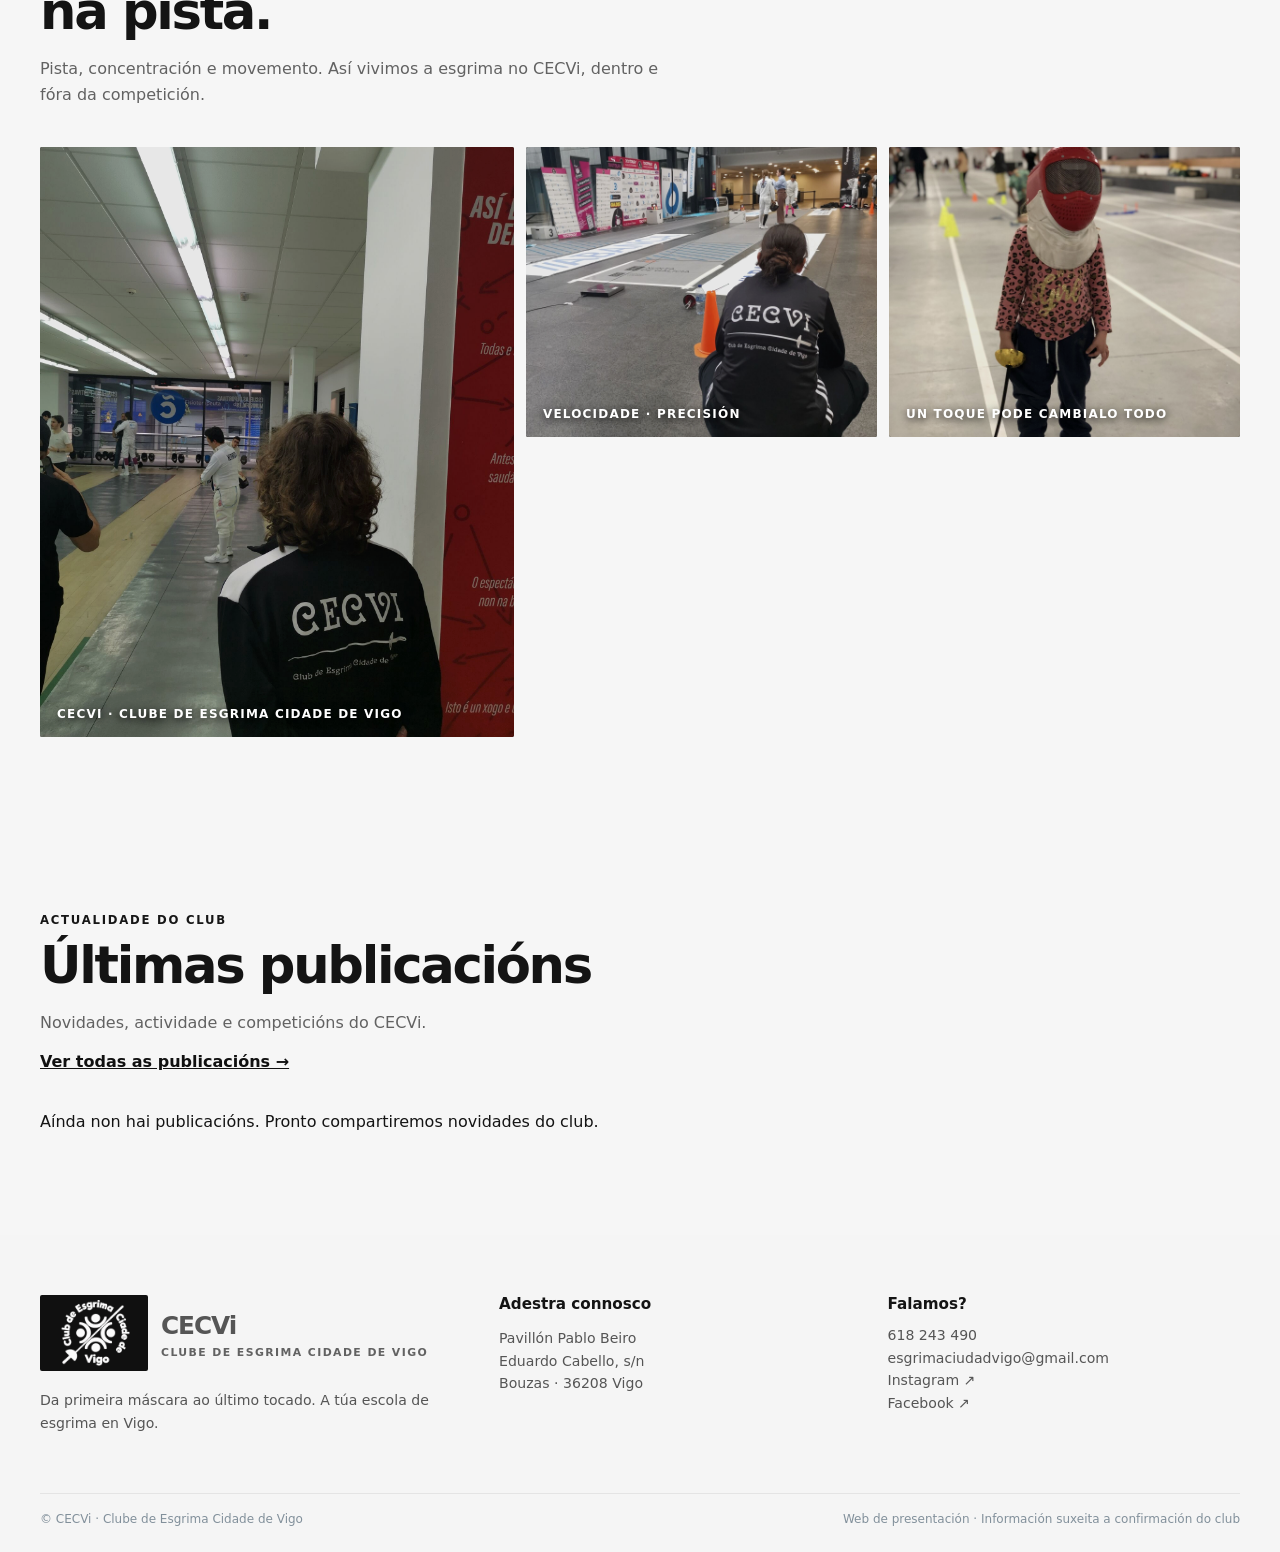
==== commit aa0baf25: "Optimize images, add SEO/social meta and favicon, minor polish - Remove duplicate unreferenced photo" ====
--- a/index.html
+++ b/index.html
@@ -3,9 +3,20 @@
 <head>
   <meta charset="utf-8">
   <meta name="viewport" content="width=device-width, initial-scale=1">
-  <meta name="description" content="CECVi — Clube de Esgrima Cidade de Vigo. Esgrima para todas as idades en Bouzas.">
+  <meta name="description" content="Clube de Esgrima Cidade de Vigo: escola de esgrima para todas as idades no Pavillón Pablo Beiro, Bouzas. Florete, espada e sabre.">
+  <meta name="theme-color" content="#080808">
+  <link rel="icon" type="image/png" href="favicon.png">
+  <link rel="apple-touch-icon" href="assets/apple-touch-icon.png">
+  <link rel="canonical" href="https://cecvi.onrender.com/">
+  <meta property="og:type" content="website">
+  <meta property="og:locale" content="gl_ES">
+  <meta property="og:site_name" content="CECVi · Clube de Esgrima Cidade de Vigo">
+  <meta property="og:title" content="CECVi · Clube de Esgrima Cidade de Vigo">
+  <meta property="og:description" content="Clube de Esgrima Cidade de Vigo: escola de esgrima para todas as idades no Pavillón Pablo Beiro, Bouzas. Florete, espada e sabre.">
+  <meta property="og:url" content="https://cecvi.onrender.com/">
+  <meta property="og:image" content="https://cecvi.onrender.com/assets/cecvi-combate-principal.jpg">
+  <meta name="twitter:card" content="summary_large_image">
   <title>CECVi · Clube de Esgrima Cidade de Vigo</title>
-  <link rel="preconnect" href="https://images.unsplash.com">
   <style>
     :root{--ink:#080808;--paper:#f5f5f3;--red:#111;--warm:#fff;--slate:#626262;--line:#d7d7d3;--white:#fff}
     *{box-sizing:border-box}.access{position:fixed;z-index:50;inset:0;background:#070707;color:#fff;display:grid;place-items:center;padding:22px}.access[hidden]{display:none}.access-box{width:min(420px,100%);text-align:center}.access .mark{margin:0 auto 25px;width:64px;height:64px;font-size:1.55rem;box-shadow:7px 7px 0 #aaa}.access h1{font-size:2.25rem;letter-spacing:-.06em;margin:0 0 9px}.access p{line-height:1.55;color:#c7c7c7;margin:0 auto 24px;max-width:340px}.access form{display:flex;gap:9px}.access input{min-width:0;flex:1;padding:14px 16px;background:#fff;border:0;border-radius:5px;font:inherit;color:#111}.access button{border:0;border-radius:5px;background:#fff;color:#111;padding:0 17px;font-weight:900;cursor:pointer}.access small{display:block;margin-top:17px;color:#888}.access-error{height:19px;margin:10px 0 0;color:#fff;font-size:.85rem;font-weight:700}html{scroll-behavior:smooth}body{margin:0;background:var(--paper);color:var(--ink);font-family:Inter,ui-sans-serif,system-ui,-apple-system,BlinkMacSystemFont,"Segoe UI",sans-serif}.wrap{width:min(1160px,calc(100% - 40px));margin:auto}
@@ -79,25 +90,25 @@
 </head>
 <body>
   <div class="access" id="access" role="dialog" aria-modal="true" aria-labelledby="access-title">
-    <div class="access-box"><img class="club-logo login-logo" src="assets/logo2.png" alt="Club de Esgrima Ciudad de Vigo" width="1536" height="1024"><h1 id="access-title">CECVi</h1><p>Web en probas. Introduce o código de acceso para continuar.</p><form id="access-form"><input id="access-password" type="password" autocomplete="current-password" placeholder="Código de acceso" aria-label="Código de acceso" autofocus><button type="submit">Entrar</button></form><div class="access-error" id="access-error" aria-live="polite"></div><small>Clube de Esgrima Cidade de Vigo</small></div>
+    <div class="access-box"><img class="club-logo login-logo" src="assets/logo2.png" alt="Clube de Esgrima Cidade de Vigo" width="1536" height="1024"><h1 id="access-title">CECVi</h1><p>Web en probas. Introduce o código de acceso para continuar.</p><form id="access-form"><input id="access-password" type="password" autocomplete="current-password" placeholder="Código de acceso" aria-label="Código de acceso" autofocus><button type="submit">Entrar</button></form><div class="access-error" id="access-error" aria-live="polite"></div><small>Clube de Esgrima Cidade de Vigo</small></div>
   </div>
   <div class="top"><div class="wrap"><span>ESGRIMA · FORMACIÓN · COMPETICIÓN</span><span><a href="mailto:esgrimaciudadvigo@gmail.com">esgrimaciudadvigo@gmail.com</a> · 618 243 490</span></div></div>
   <header class="wrap"><nav><a class="brand" href="#"><span class="logo-badge"><img class="club-logo" src="assets/logo2.png" alt="Logo CECVi" width="1536" height="1024"></span><span><b>CECVi</b><small>Clube de Esgrima Cidade de Vigo</small></span></a><button class="menu-toggle" id="menu-toggle" type="button" aria-expanded="false" aria-controls="nav-links">Menú ☰</button><div class="links" id="nav-links"><a href="index.html">Inicio</a><a href="club.html">O club</a><a href="escola.html">A escola</a><a href="agenda.html">Axenda</a><a href="publicaciones.html">Publicacións</a><a href="normativa.html">Normativa</a><a href="contacto.html" class="button">Contacto</a><a href="admin/" class="admin-link" aria-label="Administración">Admin</a></div></nav></header>
   <main>
-    <section class="hero" aria-label="Galería principal"><div class="hero-slides" aria-hidden="true"><img class="hero-slide active" src="assets/cecvi-combate-principal.jpg" onerror="this.onerror=null;this.src='https://www.paxinasgalegas.es/imagenes/clube-de-esgrima-cidade-de-vigo_img600496t0.jpg'" alt="" fetchpriority="high"><img class="hero-slide" src="assets/cecvi-combate-pista.jpg" onerror="this.onerror=null;this.src='assets/pretempada-2026-27.jpeg'" alt="" loading="lazy"><img class="hero-slide" src="assets/cecvi-esgrima-calle.jpg" onerror="this.onerror=null;this.src='assets/pretempada-2026-27.jpeg'" alt="" loading="lazy"></div><div class="wrap"><div class="hero-text"><div class="eyebrow">Desde Vigo, cara á pista</div><h1>Fai do teu<br>próximo toque<br>un comezo.</h1><p>Esgrima para medrar, competir e compartir. Florete, espada e sabre no corazón de Bouzas.</p><div class="actions"><a class="button" href="contacto.html">Comezar en CECVi</a><a class="button ghost" href="agenda.html">Ver actividade</a></div></div></div><div class="hero-controls" aria-label="Controis do carrusel"><button type="button" id="hero-prev" aria-label="Foto anterior">‹</button><div class="hero-dots"><button type="button" class="active" aria-label="Ver foto 1" aria-current="true"></button><button type="button" aria-label="Ver foto 2"></button><button type="button" aria-label="Ver foto 3"></button></div><button type="button" id="hero-next" aria-label="Foto seguinte">›</button></div></section>
+    <section class="hero" aria-label="Galería principal"><div class="hero-slides" aria-hidden="true"><img class="hero-slide active" src="assets/cecvi-combate-principal.jpg" onerror="this.onerror=null;this.src='assets/pretempada-2026-27.jpeg'" alt="" fetchpriority="high"><img class="hero-slide" src="assets/cecvi-combate-pista.jpg" onerror="this.onerror=null;this.src='assets/pretempada-2026-27.jpeg'" alt="" loading="lazy"><img class="hero-slide" src="assets/cecvi-esgrima-calle.jpg" onerror="this.onerror=null;this.src='assets/pretempada-2026-27.jpeg'" alt="" loading="lazy"></div><div class="wrap"><div class="hero-text"><div class="eyebrow">Desde Vigo, cara á pista</div><h1>Fai do teu<br>próximo toque<br>un comezo.</h1><p>Esgrima para medrar, competir e compartir. Florete, espada e sabre no corazón de Bouzas.</p><div class="actions"><a class="button" href="contacto.html">Comezar en CECVi</a><a class="button ghost" href="agenda.html">Ver actividade</a></div></div></div><div class="hero-controls" aria-label="Controis do carrusel"><button type="button" id="hero-prev" aria-label="Foto anterior">‹</button><div class="hero-dots"><button type="button" class="active" aria-label="Ver foto 1" aria-current="true"></button><button type="button" aria-label="Ver foto 2"></button><button type="button" aria-label="Ver foto 3"></button></div><button type="button" id="hero-next" aria-label="Foto seguinte">›</button></div></section>
     <div class="strip"><div class="wrap"><span><b>+25 anos</b> de esgrima en Vigo</span><span>Desde os 6 anos · todas as idades</span><span>Pavillón Pablo Beiro · Bouzas</span></div></div>
 <section class="spotlight" aria-label="Descubre o CECVi"><div class="wrap"><div class="section-head"><div><div class="kicker">Descubre a esgrima</div><h2 class="title">Un club. Moitas formas de empezar.</h2><p class="lead">Formación, deporte e competición en Vigo. Encontra o teu lugar na pista.</p></div><a href="contacto.html" class="button">Contacta connosco →</a></div><div class="spotlight-grid"><a class="spotlight-card" href="escola.html"><small>01 · Aprende</small><strong>Esgrima para todas as idades</strong><span>Desde os primeiros pasos ata a formación técnica nas tres armas.</span><em>Coñece a escola →</em></a><a class="spotlight-card" href="agenda.html"><small>02 · Compite</small><strong>Axenda e competicións</strong><span>Consulta o calendario 2026–27 de Galicia, España e Portugal.</span><em>Ver próximas citas →</em></a><a class="spotlight-card" href="club.html"><small>03 · Visítanos</small><strong>Estamos en Bouzas</strong><span>Pavillón Pablo Beiro. Consulta horarios e formas de contacto.</span><em>Descubre o club →</em></a></div></div></section>
-    <section class="visuals"><div class="wrap"><div class="kicker">Esgrima en imaxes</div><h2 class="title">A vida<br>na pista.</h2><p class="lead">Pista, concentración e movemento. A web queda preparada para ir engadindo as fotos propias do club a medida que se seleccionen.</p><div class="gallery"><figure><img src="assets/cecvi-identidad-club.jpg" onerror="this.onerror=null;this.src='https://www.paxinasgalegas.es/imagenes/clube-de-esgrima-cidade-de-vigo_img600496t0.jpg'" alt="CECVi en competición"><figcaption>CECVi · Clube de Esgrima Cidade de Vigo</figcaption></figure><figure><img src="assets/cecvi-entrenador.jpg" onerror="this.onerror=null;this.src='assets/pretempada-2026-27.jpeg'" alt="Asalto de esgrima"><figcaption>Velocidade · precisión</figcaption></figure><figure><img src="assets/cecvi-competicion-rojo.jpg" onerror="this.onerror=null;this.src='assets/pretempada-2026-27.jpeg'" alt="Detalle de esgrima"><figcaption>Un toque pode cambialo todo</figcaption></figure></div></div></section>
+    <section class="visuals"><div class="wrap"><div class="kicker">Esgrima en imaxes</div><h2 class="title">A vida<br>na pista.</h2><p class="lead">Pista, concentración e movemento. Así vivimos a esgrima no CECVi, dentro e fóra da competición.</p><div class="gallery"><figure><img src="assets/cecvi-identidad-club.jpg" onerror="this.onerror=null;this.src='assets/pretempada-2026-27.jpeg'" alt="CECVi en competición" loading="lazy" decoding="async"><figcaption>CECVi · Clube de Esgrima Cidade de Vigo</figcaption></figure><figure><img src="assets/cecvi-entrenador.jpg" onerror="this.onerror=null;this.src='assets/pretempada-2026-27.jpeg'" alt="Asalto de esgrima" loading="lazy" decoding="async"><figcaption>Velocidade · precisión</figcaption></figure><figure><img src="assets/cecvi-competicion-rojo.jpg" onerror="this.onerror=null;this.src='assets/pretempada-2026-27.jpeg'" alt="Detalle de esgrima" loading="lazy" decoding="async"><figcaption>Un toque pode cambialo todo</figcaption></figure></div></div></section>
     <section id="noticias" class="news-section"><div class="wrap"><div class="kicker">Actualidade do club</div><h2 class="title">Últimas publicacións</h2><p class="lead">Novidades, actividade e competicións do CECVi.</p><p><a href="publicaciones.html" style="color:#111;font-weight:800">Ver todas as publicacións →</a></p><div id="news-list" class="news-grid"><p>Cargando publicacións…</p></div></div></section>
   </main>
-  <footer id="contacto"><div class="wrap"><div class="foot"><div><a class="brand" href="#"><span class="logo-badge"><img class="club-logo" src="assets/logo2.png" alt="Logo CECVi" width="1536" height="1024"></span><span><b>CECVi</b><small>Clube de Esgrima Cidade de Vigo</small></span></a><p style="margin-top:18px">Da primeira máscara ao último tocado. A túa escola de esgrima en Vigo.</p></div><div><h3>Adestra connosco</h3><p>Pavillón Pablo Beiro<br>Eduardo Cabello, s/n<br>Bouzas · 36208 Vigo</p></div><div><h3>Falamos?</h3><a href="tel:+34618243490">618 243 490</a><a href="mailto:esgrimaciudadvigo@gmail.com">esgrimaciudadvigo@gmail.com</a><a href="https://www.instagram.com/esgrimacidadevigo/" target="_blank" rel="noreferrer">Instagram ↗</a><a href="https://www.facebook.com/clube-de-esgrima-cidade-de-vigo" target="_blank" rel="noreferrer">Facebook ↗</a></div></div><div class="legal"><span>© CECVi · Clube de Esgrima Cidade de Vigo</span><span>Web de presentación · Información suxeita a confirmación do club</span></div></div></footer>
+  <footer id="contacto"><div class="wrap"><div class="foot"><div><a class="brand" href="#"><span class="logo-badge"><img class="club-logo" loading="lazy" decoding="async" src="assets/logo2.png" alt="Logo CECVi" width="1536" height="1024"></span><span><b>CECVi</b><small>Clube de Esgrima Cidade de Vigo</small></span></a><p style="margin-top:18px">Da primeira máscara ao último tocado. A túa escola de esgrima en Vigo.</p></div><div><h3>Adestra connosco</h3><p>Pavillón Pablo Beiro<br>Eduardo Cabello, s/n<br>Bouzas · 36208 Vigo</p></div><div><h3>Falamos?</h3><a href="tel:+34618243490">618 243 490</a><a href="mailto:esgrimaciudadvigo@gmail.com">esgrimaciudadvigo@gmail.com</a><a href="https://www.instagram.com/esgrimacidadevigo/" target="_blank" rel="noreferrer">Instagram ↗</a><a href="https://www.facebook.com/clube-de-esgrima-cidade-de-vigo" target="_blank" rel="noreferrer">Facebook ↗</a></div></div><div class="legal"><span>© CECVi · Clube de Esgrima Cidade de Vigo</span><span>Web de presentación · Información suxeita a confirmación do club</span></div></div></footer>
   <dialog id="modal"><div class="modal"><header><h2 id="modal-title">Información</h2><button class="close" aria-label="Pechar">×</button></header><div class="content" id="modal-content"></div></div></dialog>
   <script>
     const access=document.querySelector('#access'), accessForm=document.querySelector('#access-form'), accessPassword=document.querySelector('#access-password'), accessError=document.querySelector('#access-error');
     const unlock=()=>{access.hidden=true;sessionStorage.setItem('cecvi-access','ok')};
     if(sessionStorage.getItem('cecvi-access')==='ok') unlock();
     accessForm.addEventListener('submit',e=>{e.preventDefault();if(accessPassword.value==='pinto'){unlock()}else{accessError.textContent='Código incorrecto';accessPassword.value='';accessPassword.focus()}});
-    const menuToggle=document.querySelector('#menu-toggle'),navLinks=document.querySelector('#nav-links');menuToggle.addEventListener('click',()=>{const open=navLinks.classList.toggle('is-open');menuToggle.setAttribute('aria-expanded',String(open));});navLinks.querySelectorAll('a').forEach(a=>a.addEventListener('click',()=>{navLinks.classList.remove('is-open');menuToggle.setAttribute('aria-expanded','false');}));
+    const menuToggle=document.querySelector('#menu-toggle'),navLinks=document.querySelector('#nav-links');menuToggle.addEventListener('click',()=>{const open=navLinks.classList.toggle('is-open');menuToggle.setAttribute('aria-expanded',String(open));});navLinks.querySelectorAll('a').forEach(a=>a.addEventListener('click',()=>{navLinks.classList.remove('is-open');menuToggle.setAttribute('aria-expanded','false');}));document.addEventListener('keydown',e=>{if(e.key==='Escape'&&navLinks.classList.contains('is-open')){navLinks.classList.remove('is-open');menuToggle.setAttribute('aria-expanded','false');menuToggle.focus()}});
 
     (()=>{const slides=[...document.querySelectorAll('.hero-slide')],dots=[...document.querySelectorAll('.hero-dots button')];if(!slides.length)return;let current=0,timer;const show=i=>{current=(i+slides.length)%slides.length;slides.forEach((el,n)=>el.classList.toggle('active',n===current));dots.forEach((el,n)=>{el.classList.toggle('active',n===current);if(n===current)el.setAttribute('aria-current','true');else el.removeAttribute('aria-current')})};const stop=()=>clearInterval(timer);const start=()=>{stop();if(!window.matchMedia('(prefers-reduced-motion: reduce)').matches)timer=setInterval(()=>show(current+1),5500)};document.querySelector('#hero-prev').addEventListener('click',()=>{show(current-1);start()});document.querySelector('#hero-next').addEventListener('click',()=>{show(current+1);start()});dots.forEach((b,n)=>b.addEventListener('click',()=>{show(n);start()}));document.addEventListener('visibilitychange',()=>document.hidden?stop():start());start()})();
     const modal=document.querySelector('#modal'), title=document.querySelector('#modal-title'), content=document.querySelector('#modal-content');
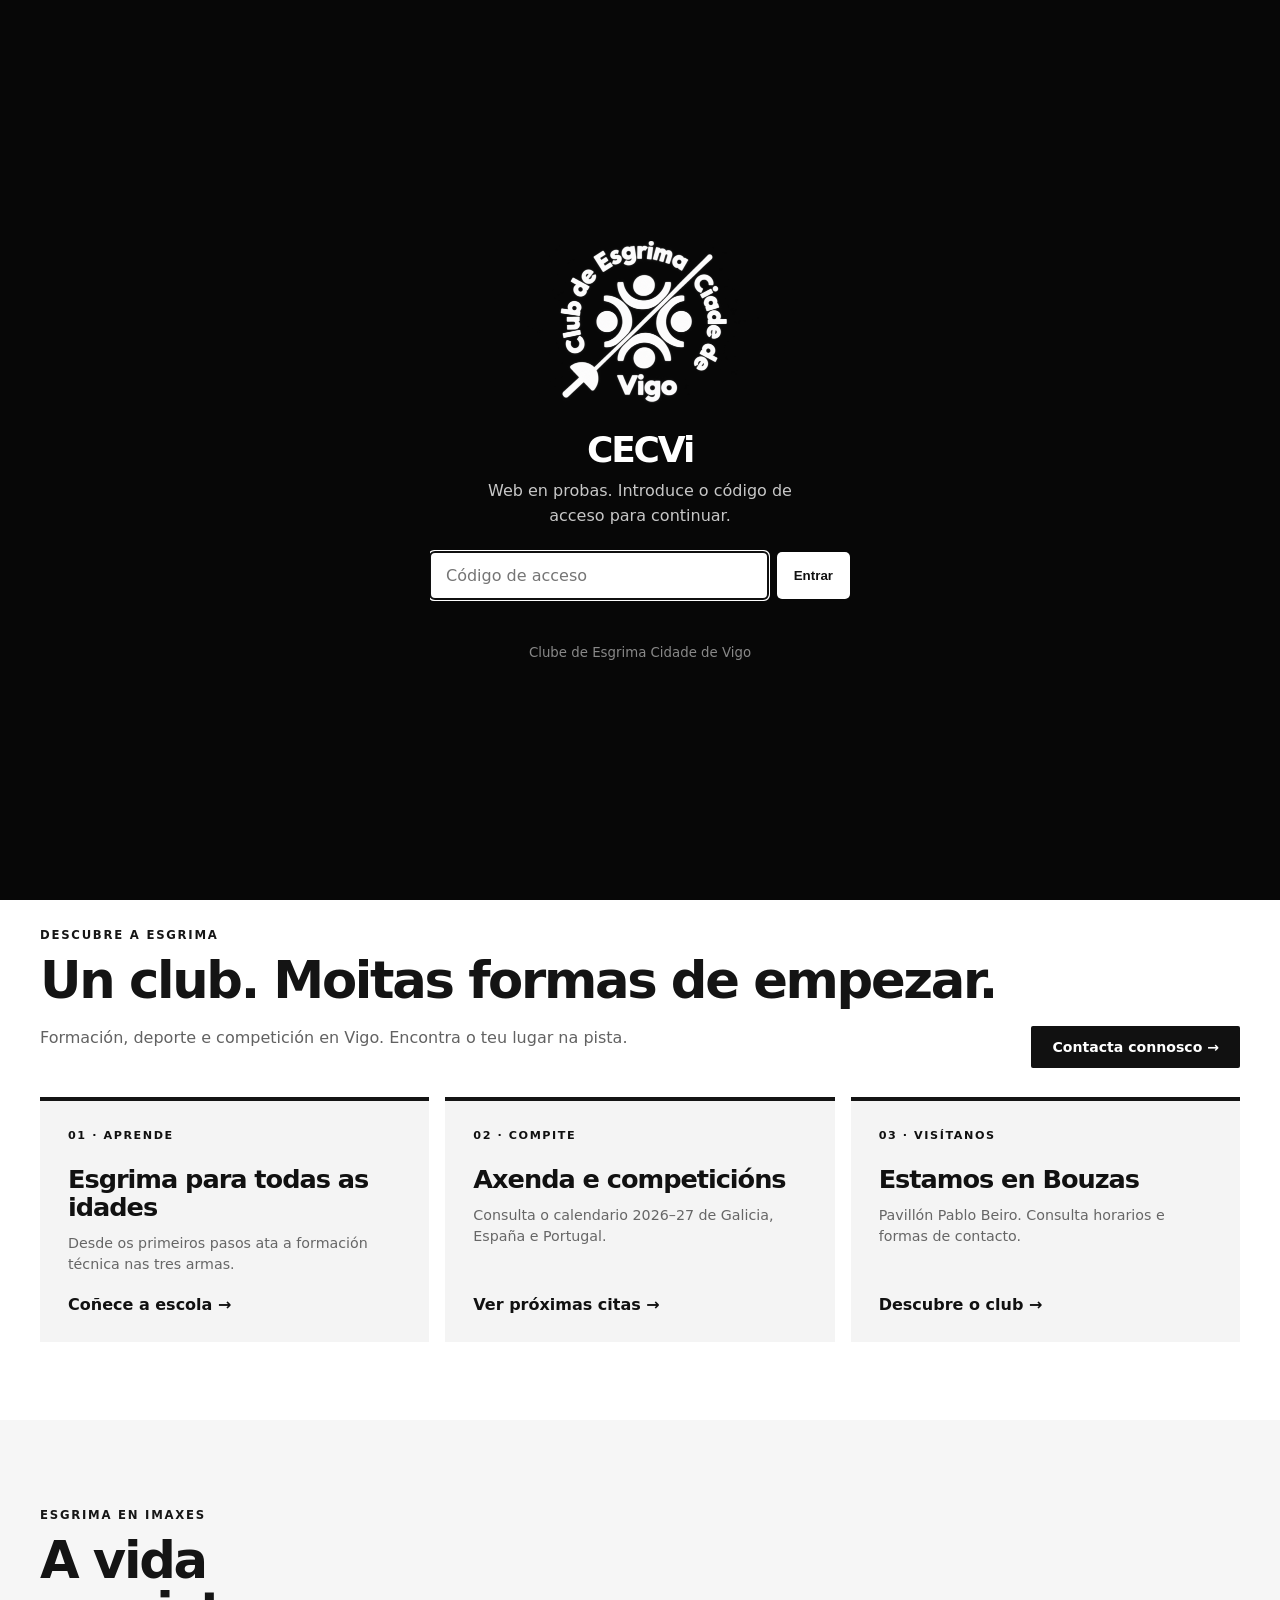
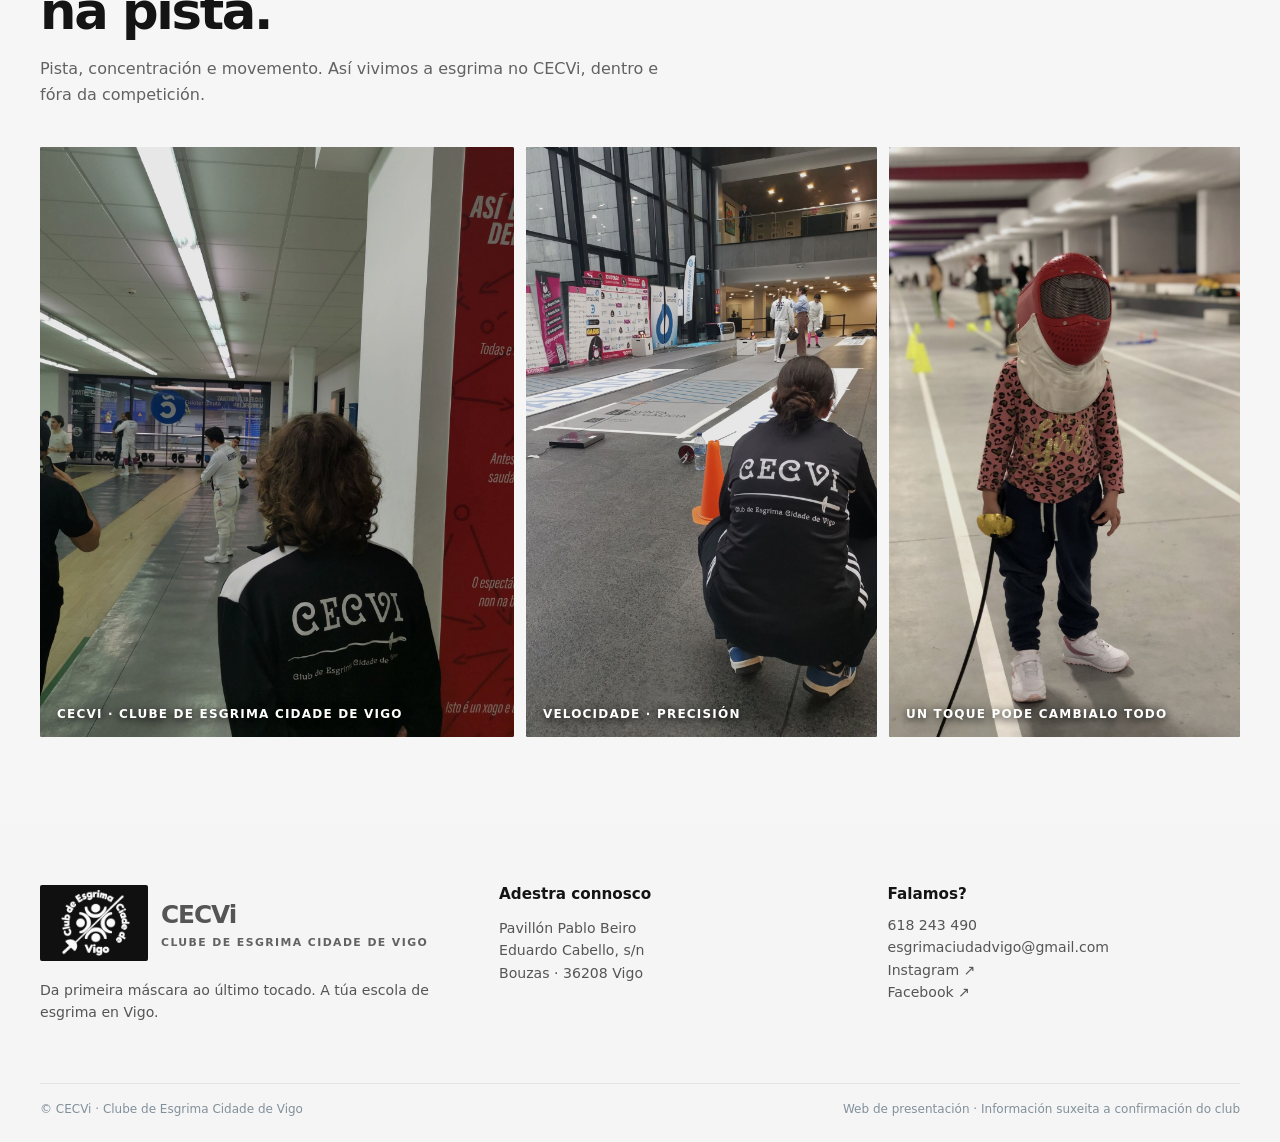
==== commit 530efed8: "Visual polish: gallery layout, unified Publicacións page, map, Galician dates - Gallery: side photos" ====
--- a/index.html
+++ b/index.html
@@ -85,7 +85,7 @@
 
 /* Menú móbil compacto, accesible e de alto contraste */
 @media(max-width:850px){header.wrap nav{position:relative}.links.is-open{top:calc(100% + 2px)!important;left:0!important;right:0!important;max-height:calc(100dvh - 128px);overflow-y:auto;padding:8px 14px 14px!important;gap:0!important;border-radius:0 0 12px 12px;box-shadow:0 15px 30px #0003}.links.is-open>a:not(.button):not(.admin-link){font-size:1rem!important;line-height:1.25!important;padding:11px 12px!important;border-bottom:1px solid #ededed}.links.is-open>a.button{display:flex!important;align-items:center;justify-content:center;background:#111!important;color:#fff!important;border:1px solid #111!important;margin:12px 0 6px!important;padding:12px!important;min-height:44px;font-size:.9rem!important}.links.is-open>a.admin-link{display:flex!important;align-items:center;justify-content:center;background:#fff!important;color:#111!important;border:1px solid #888!important;margin:0!important;padding:10px!important;min-height:42px;font-size:.9rem!important}.menu-toggle{min-height:44px;font-size:1rem!important}}
-</style>
+@media(min-width:721px){.gallery figure:not(:first-child){grid-row:span 2;min-height:590px}}.links a[aria-current="page"]:not(.button){text-decoration:underline;text-decoration-thickness:2px;text-underline-offset:7px}</style>
 <link rel="stylesheet" href="calendar.css?v=3">
 </head>
 <body>
@@ -93,7 +93,7 @@
     <div class="access-box"><img class="club-logo login-logo" src="assets/logo2.png" alt="Clube de Esgrima Cidade de Vigo" width="1536" height="1024"><h1 id="access-title">CECVi</h1><p>Web en probas. Introduce o código de acceso para continuar.</p><form id="access-form"><input id="access-password" type="password" autocomplete="current-password" placeholder="Código de acceso" aria-label="Código de acceso" autofocus><button type="submit">Entrar</button></form><div class="access-error" id="access-error" aria-live="polite"></div><small>Clube de Esgrima Cidade de Vigo</small></div>
   </div>
   <div class="top"><div class="wrap"><span>ESGRIMA · FORMACIÓN · COMPETICIÓN</span><span><a href="mailto:esgrimaciudadvigo@gmail.com">esgrimaciudadvigo@gmail.com</a> · 618 243 490</span></div></div>
-  <header class="wrap"><nav><a class="brand" href="#"><span class="logo-badge"><img class="club-logo" src="assets/logo2.png" alt="Logo CECVi" width="1536" height="1024"></span><span><b>CECVi</b><small>Clube de Esgrima Cidade de Vigo</small></span></a><button class="menu-toggle" id="menu-toggle" type="button" aria-expanded="false" aria-controls="nav-links">Menú ☰</button><div class="links" id="nav-links"><a href="index.html">Inicio</a><a href="club.html">O club</a><a href="escola.html">A escola</a><a href="agenda.html">Axenda</a><a href="publicaciones.html">Publicacións</a><a href="normativa.html">Normativa</a><a href="contacto.html" class="button">Contacto</a><a href="admin/" class="admin-link" aria-label="Administración">Admin</a></div></nav></header>
+  <header class="wrap"><nav><a class="brand" href="#"><span class="logo-badge"><img class="club-logo" src="assets/logo2.png" alt="Logo CECVi" width="1536" height="1024"></span><span><b>CECVi</b><small>Clube de Esgrima Cidade de Vigo</small></span></a><button class="menu-toggle" id="menu-toggle" type="button" aria-expanded="false" aria-controls="nav-links">Menú ☰</button><div class="links" id="nav-links"><a href="index.html" aria-current="page">Inicio</a><a href="club.html">O club</a><a href="escola.html">A escola</a><a href="agenda.html">Axenda</a><a href="publicaciones.html">Publicacións</a><a href="normativa.html">Normativa</a><a href="contacto.html" class="button">Contacto</a><a href="admin/" class="admin-link" aria-label="Administración">Admin</a></div></nav></header>
   <main>
     <section class="hero" aria-label="Galería principal"><div class="hero-slides" aria-hidden="true"><img class="hero-slide active" src="assets/cecvi-combate-principal.jpg" onerror="this.onerror=null;this.src='assets/pretempada-2026-27.jpeg'" alt="" fetchpriority="high"><img class="hero-slide" src="assets/cecvi-combate-pista.jpg" onerror="this.onerror=null;this.src='assets/pretempada-2026-27.jpeg'" alt="" loading="lazy"><img class="hero-slide" src="assets/cecvi-esgrima-calle.jpg" onerror="this.onerror=null;this.src='assets/pretempada-2026-27.jpeg'" alt="" loading="lazy"></div><div class="wrap"><div class="hero-text"><div class="eyebrow">Desde Vigo, cara á pista</div><h1>Fai do teu<br>próximo toque<br>un comezo.</h1><p>Esgrima para medrar, competir e compartir. Florete, espada e sabre no corazón de Bouzas.</p><div class="actions"><a class="button" href="contacto.html">Comezar en CECVi</a><a class="button ghost" href="agenda.html">Ver actividade</a></div></div></div><div class="hero-controls" aria-label="Controis do carrusel"><button type="button" id="hero-prev" aria-label="Foto anterior">‹</button><div class="hero-dots"><button type="button" class="active" aria-label="Ver foto 1" aria-current="true"></button><button type="button" aria-label="Ver foto 2"></button><button type="button" aria-label="Ver foto 3"></button></div><button type="button" id="hero-next" aria-label="Foto seguinte">›</button></div></section>
     <div class="strip"><div class="wrap"><span><b>+25 anos</b> de esgrima en Vigo</span><span>Desde os 6 anos · todas as idades</span><span>Pavillón Pablo Beiro · Bouzas</span></div></div>
@@ -117,6 +117,6 @@
   </script>
 
 <script>
-(async()=>{const box=document.querySelector('#news-list');if(!box)return;try{const res=await fetch('content/publicaciones.json',{cache:'no-cache'});if(!res.ok)throw new Error('HTTP '+res.status);const data=await res.json();const list=(data.publicaciones||[]).slice().sort((a,b)=>(b.fecha||'').localeCompare(a.fecha||'')).slice(0,3);if(!list.length){box.innerHTML='<p>Aínda non hai publicacións. Pronto compartiremos novidades do club.</p>';return;}box.replaceChildren();for(const post of list){const article=document.createElement('article');article.className='news-card';if(post.imagen){const img=document.createElement('img');img.loading='lazy';img.alt=post.titulo||'Fotografía do club';img.src=post.imagen.startsWith('/')?post.imagen.replace(/^\\/,''):post.imagen;article.append(img)}const copy=document.createElement('div');copy.className='copy';const time=document.createElement('time');time.textContent=post.fecha||'';const h=document.createElement('h3');h.textContent=post.titulo||'';const p=document.createElement('p');p.textContent=post.texto||'';copy.append(time,h,p);article.append(copy);box.append(article)}}catch(e){box.textContent='As publicacións non están dispoñibles neste momento.'}})();
+const glDate=s=>{const M=['xaneiro','febreiro','marzo','abril','maio','xuño','xullo','agosto','setembro','outubro','novembro','decembro'];const p=String(s||'').split('-').map(Number);return p.length===3&&p[1]?p[2]+' de '+M[p[1]-1]+' de '+p[0]:(s||'')};(async()=>{const box=document.querySelector('#news-list');if(!box)return;try{const res=await fetch('content/publicaciones.json',{cache:'no-cache'});if(!res.ok)throw new Error('HTTP '+res.status);const data=await res.json();const list=(data.publicaciones||[]).slice().sort((a,b)=>(b.fecha||'').localeCompare(a.fecha||'')).slice(0,3);if(!list.length){document.querySelector('#noticias').hidden=true;return;}box.replaceChildren();for(const post of list){const article=document.createElement('article');article.className='news-card';if(post.imagen){const img=document.createElement('img');img.loading='lazy';img.alt=post.titulo||'Fotografía do club';img.src=post.imagen.startsWith('/')?post.imagen.replace(/^\\/,''):post.imagen;article.append(img)}const copy=document.createElement('div');copy.className='copy';const time=document.createElement('time');time.textContent=glDate(post.fecha);time.dateTime=post.fecha||'';const h=document.createElement('h3');h.textContent=post.titulo||'';const p=document.createElement('p');p.textContent=post.texto||'';copy.append(time,h,p);article.append(copy);box.append(article)}}catch(e){document.querySelector('#noticias').hidden=true}})();
 </script></body>
 </html>
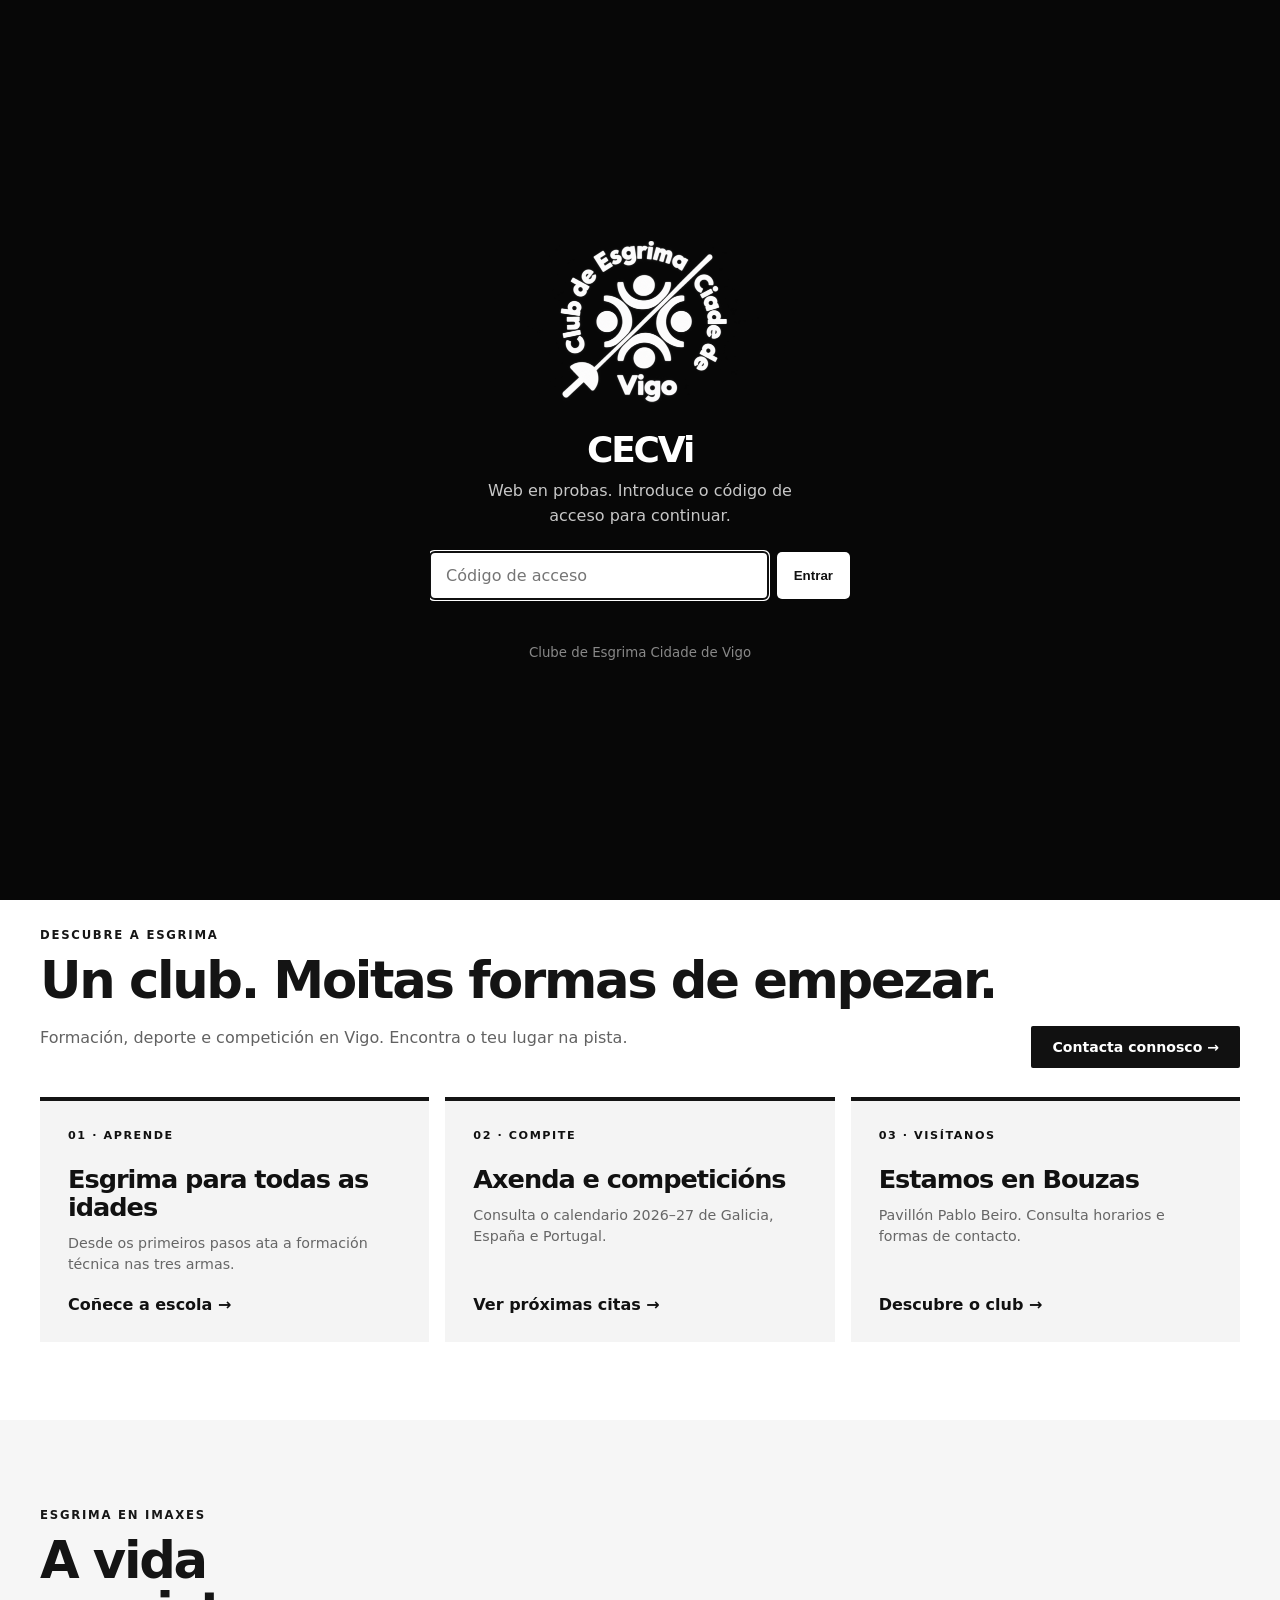
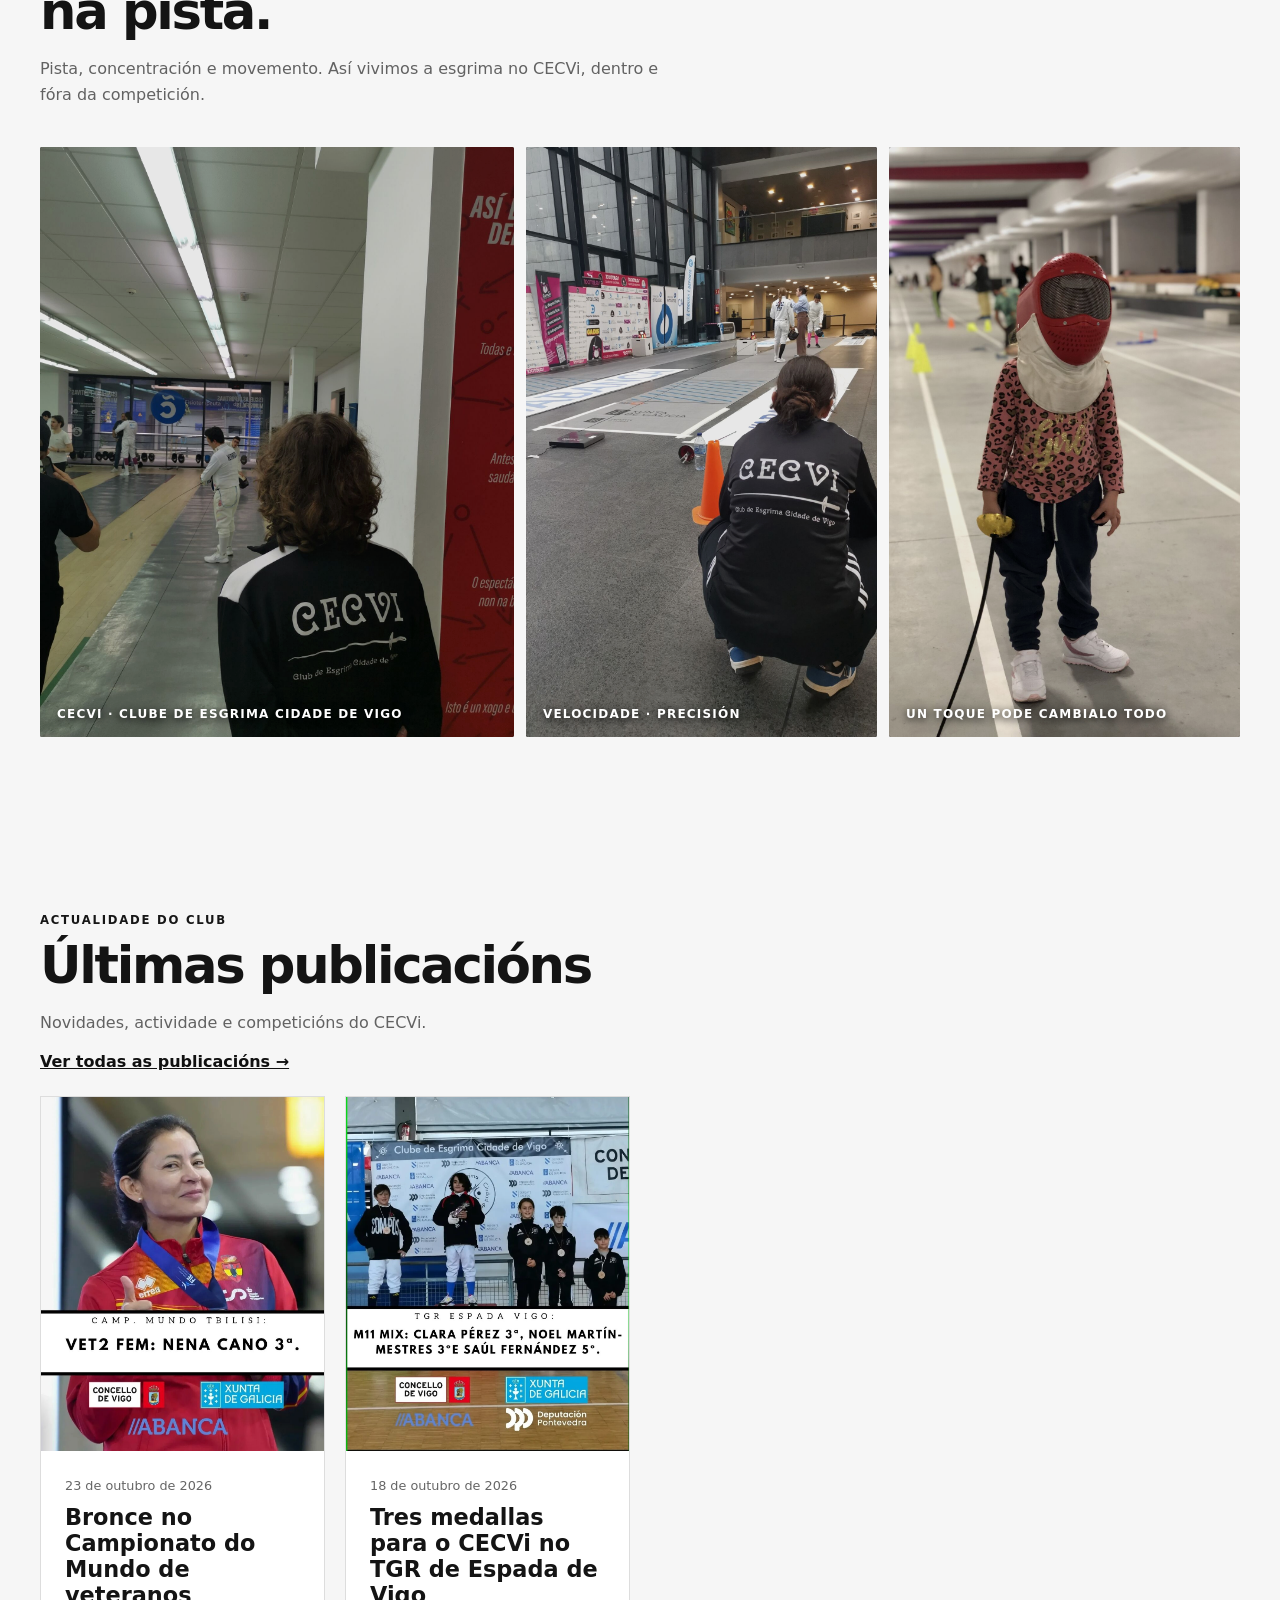
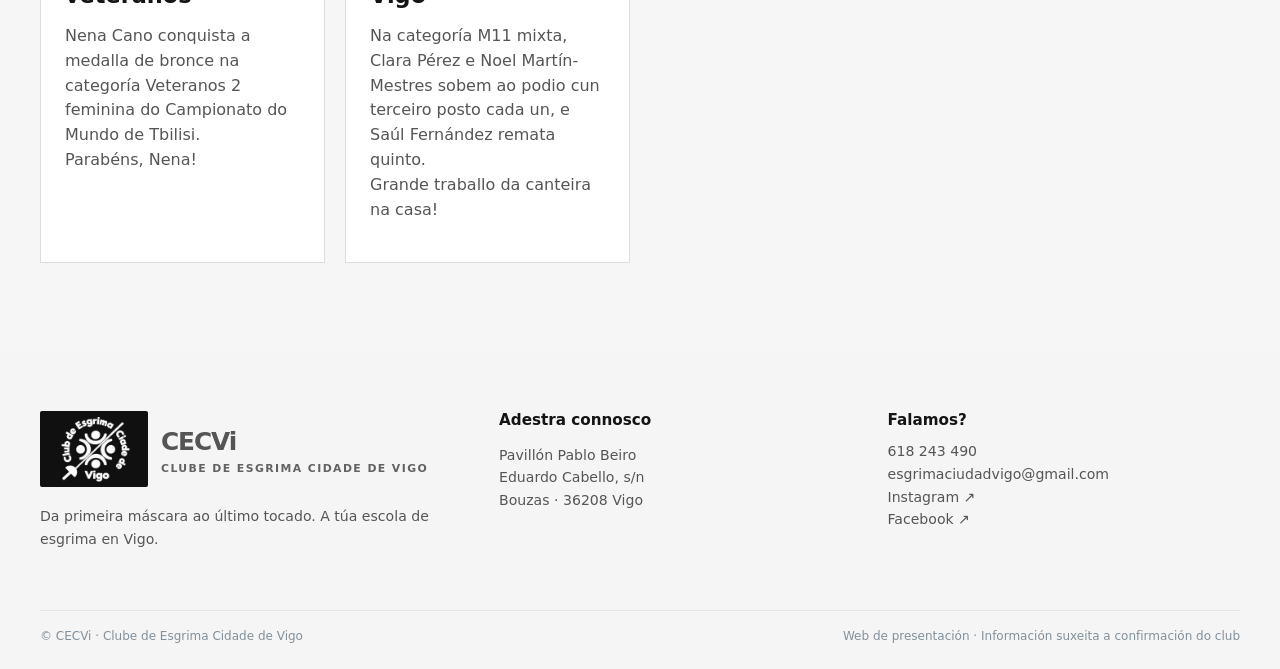
==== commit d94c1235: "Publish results: Nena Cano bronze in Tbilisi and M11 podiums at TGR Espada Vigo - Two news posts wit" ====
--- a/index.html
+++ b/index.html
@@ -79,7 +79,7 @@
 
  
 .hero .hero-slide{opacity:0;transition:opacity .85s ease;filter:contrast(1.05);pointer-events:none}.hero .hero-slide.active{opacity:1}.hero-controls{position:absolute;z-index:5;right:max(24px,calc((100% - 1200px)/2));bottom:32px;display:flex;align-items:center;gap:16px}.hero-controls>button{border:1px solid #fff9;background:#0006;color:#fff;width:40px;height:40px;cursor:pointer;border-radius:50%;font-size:1.7rem;line-height:1}.hero-dots{display:flex;gap:9px}.hero-dots button{width:10px;height:10px;padding:0;border:1px solid #fff;background:transparent;border-radius:50%;cursor:pointer}.hero-dots button.active{background:#fff}.hero-controls button:focus-visible{outline:3px solid #fff;outline-offset:3px}@media(max-width:720px){.hero-controls{bottom:12px;right:16px}.hero-controls>button{height:36px;width:36px}.hero .wrap{padding-bottom:78px}}@media(prefers-reduced-motion:reduce){.hero .hero-slide{transition:none}}
- .news-section{background:#f6f6f6}.news-grid{display:grid;grid-template-columns:repeat(auto-fit,minmax(240px,1fr));gap:20px;margin-top:25px}.news-card{background:#fff;border:1px solid #ddd;overflow:hidden}.news-card img{width:100%;height:220px;object-fit:cover;display:block}.news-card .copy{padding:24px}.news-card time{font-size:.8rem;color:#666}.news-card h3{font-size:1.4rem;margin:10px 0}.news-card p{line-height:1.55;white-space:pre-line;color:#555}.links .admin-link{border:1px solid #888;border-radius:3px;padding:10px 13px;font-size:.8rem;color:#444}.links .admin-link:hover{background:#111;color:#fff}@media(max-width:850px){.links .admin-link{display:block;text-align:center;margin-top:8px}}.admin-link{border:1px solid #999;border-radius:3px;padding:10px 13px;font-size:.8rem}.links .admin-link{color:#444}@media(max-width:850px){.links .admin-link{text-align:center;margin-top:8px}}
+ .news-section{background:#f6f6f6}.news-grid{display:grid;grid-template-columns:repeat(auto-fill,minmax(260px,1fr));gap:20px;margin-top:25px}.news-card{background:#fff;border:1px solid #ddd;overflow:hidden}.news-card img{width:100%;height:auto;aspect-ratio:4/5;object-fit:cover;display:block}.news-card .copy{padding:24px}.news-card time{font-size:.8rem;color:#666}.news-card h3{font-size:1.4rem;margin:10px 0}.news-card p{line-height:1.55;white-space:pre-line;color:#555}.links .admin-link{border:1px solid #888;border-radius:3px;padding:10px 13px;font-size:.8rem;color:#444}.links .admin-link:hover{background:#111;color:#fff}@media(max-width:850px){.links .admin-link{display:block;text-align:center;margin-top:8px}}.admin-link{border:1px solid #999;border-radius:3px;padding:10px 13px;font-size:.8rem}.links .admin-link{color:#444}@media(max-width:850px){.links .admin-link{text-align:center;margin-top:8px}}
 /* Navegación móbil consistente en todas as páxinas */
 @media(max-width:850px){header.wrap nav{display:flex;align-items:center;justify-content:space-between;position:relative}.menu-toggle{display:inline-flex!important;align-items:center;justify-content:center;flex-shrink:0;position:relative;z-index:51}.links{display:none!important}.links.is-open{display:flex!important;flex-direction:column;position:absolute;top:100%;left:0;right:0;z-index:50;background:#fff;padding:16px 20px;box-shadow:0 12px 25px #0002}.links.is-open a{display:block;padding:12px;color:#111}}
 
@@ -117,6 +117,6 @@
   </script>
 
 <script>
-const glDate=s=>{const M=['xaneiro','febreiro','marzo','abril','maio','xuño','xullo','agosto','setembro','outubro','novembro','decembro'];const p=String(s||'').split('-').map(Number);return p.length===3&&p[1]?p[2]+' de '+M[p[1]-1]+' de '+p[0]:(s||'')};(async()=>{const box=document.querySelector('#news-list');if(!box)return;try{const res=await fetch('content/publicaciones.json',{cache:'no-cache'});if(!res.ok)throw new Error('HTTP '+res.status);const data=await res.json();const list=(data.publicaciones||[]).slice().sort((a,b)=>(b.fecha||'').localeCompare(a.fecha||'')).slice(0,3);if(!list.length){document.querySelector('#noticias').hidden=true;return;}box.replaceChildren();for(const post of list){const article=document.createElement('article');article.className='news-card';if(post.imagen){const img=document.createElement('img');img.loading='lazy';img.alt=post.titulo||'Fotografía do club';img.src=post.imagen.startsWith('/')?post.imagen.replace(/^\\/,''):post.imagen;article.append(img)}const copy=document.createElement('div');copy.className='copy';const time=document.createElement('time');time.textContent=glDate(post.fecha);time.dateTime=post.fecha||'';const h=document.createElement('h3');h.textContent=post.titulo||'';const p=document.createElement('p');p.textContent=post.texto||'';copy.append(time,h,p);article.append(copy);box.append(article)}}catch(e){document.querySelector('#noticias').hidden=true}})();
+const glDate=s=>{const M=['xaneiro','febreiro','marzo','abril','maio','xuño','xullo','agosto','setembro','outubro','novembro','decembro'];const p=String(s||'').split('-').map(Number);return p.length===3&&p[1]?p[2]+' de '+M[p[1]-1]+' de '+p[0]:(s||'')};(async()=>{const box=document.querySelector('#news-list');if(!box)return;try{const res=await fetch('content/publicaciones.json',{cache:'no-cache'});if(!res.ok)throw new Error('HTTP '+res.status);const data=await res.json();const list=(data.publicaciones||[]).slice().sort((a,b)=>(b.fecha||'').localeCompare(a.fecha||'')).slice(0,3);if(!list.length){document.querySelector('#noticias').hidden=true;return;}box.replaceChildren();for(const post of list){const article=document.createElement('article');article.className='news-card';if(post.imagen){const img=document.createElement('img');img.loading='lazy';img.alt=post.titulo||'Fotografía do club';img.src=post.imagen.startsWith('/')?post.imagen.slice(1):post.imagen;article.append(img)}const copy=document.createElement('div');copy.className='copy';const time=document.createElement('time');time.textContent=glDate(post.fecha);time.dateTime=post.fecha||'';const h=document.createElement('h3');h.textContent=post.titulo||'';const p=document.createElement('p');p.textContent=post.texto||'';copy.append(time,h,p);article.append(copy);box.append(article)}}catch(e){document.querySelector('#noticias').hidden=true}})();
 </script></body>
 </html>
